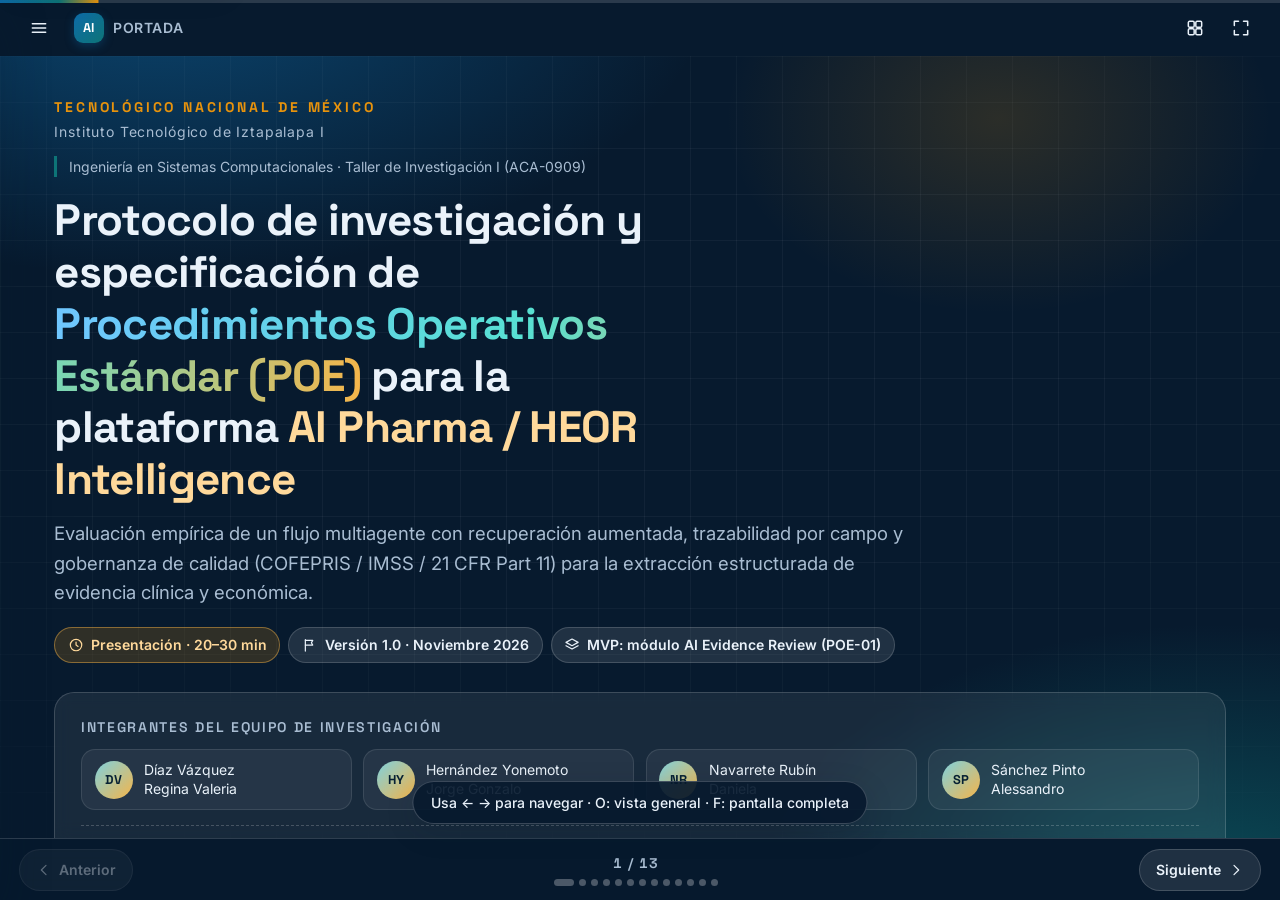
==== index.html @ 8a4456a5 "Presentación interactiva POE" ====
<!DOCTYPE html>
<html lang="es">
<head>
  <meta charset="UTF-8">
  <meta name="viewport" content="width=device-width, initial-scale=1.0, viewport-fit=cover">
  <meta name="theme-color" content="#071a2e">
  <meta name="description" content="Presentación interactiva del Protocolo de Investigación y POE para la plataforma AI Pharma / HEOR Intelligence — Taller de Investigación I, TecNM · Instituto Tecnológico de Iztapalapa I.">
  <meta property="og:title" content="Protocolo de Investigación y POE · AI Pharma / HEOR Intelligence">
  <meta property="og:description" content="Evaluación empírica de un flujo multiagente con recuperación aumentada, trazabilidad por campo y gobernanza de calidad (COFEPRIS / IMSS / 21 CFR Part 11).">
  <meta property="og:type" content="website">
  <title>Protocolo de Investigación POE · AI Pharma / HEOR Intelligence — Presentación</title>
  <link rel="icon" type="image/svg+xml" href="assets/favicon.svg">
  <link rel="preconnect" href="https://fonts.googleapis.com">
  <link rel="preconnect" href="https://fonts.gstatic.com" crossorigin>
  <link href="https://fonts.googleapis.com/css2?family=Inter:wght@400;500;600;700&family=Space+Grotesk:wght@500;600;700&display=swap" rel="stylesheet">
  <link rel="stylesheet" href="css/styles.css">
</head>
<body>
  <a class="skip-link" href="#slides">Saltar a las diapositivas</a>

  <!-- ===== Sprite de iconos (SVG inline, sin dependencias) ===== -->
  <svg class="sprite" aria-hidden="true" focusable="false">
    <defs>
      <symbol id="i-menu" viewBox="0 0 24 24"><path d="M4 7h16M4 12h16M4 17h16"/></symbol>
      <symbol id="i-grid" viewBox="0 0 24 24"><rect x="4" y="4" width="7" height="7" rx="1.5"/><rect x="13" y="4" width="7" height="7" rx="1.5"/><rect x="4" y="13" width="7" height="7" rx="1.5"/><rect x="13" y="13" width="7" height="7" rx="1.5"/></symbol>
      <symbol id="i-expand" viewBox="0 0 24 24"><path d="M9 4H4v5M15 4h5v5M9 20H4v-5M15 20h5v-5"/></symbol>
      <symbol id="i-compress" viewBox="0 0 24 24"><path d="M4 9h5V4M20 9h-5V4M4 15h5v5M20 15h-5v5"/></symbol>
      <symbol id="i-chev-l" viewBox="0 0 24 24"><path d="M15 5l-7 7 7 7"/></symbol>
      <symbol id="i-chev-r" viewBox="0 0 24 24"><path d="M9 5l7 7-7 7"/></symbol>
      <symbol id="i-alert" viewBox="0 0 24 24"><path d="M12 4L2.8 20h18.4L12 4z"/><path d="M12 10v4.5M12 17.6v.1"/></symbol>
      <symbol id="i-layers" viewBox="0 0 24 24"><path d="M12 3l9 5-9 5-9-5 9-5z"/><path d="M3 13l9 5 9-5"/></symbol>
      <symbol id="i-bulb" viewBox="0 0 24 24"><path d="M9 18h6M10 21h4"/><path d="M12 3a6 6 0 0 0-3.5 10.8c.6.5 1 1.2 1 2h5c0-.8.4-1.5 1-2A6 6 0 0 0 12 3z"/></symbol>
      <symbol id="i-target" viewBox="0 0 24 24"><circle cx="12" cy="12" r="8.5"/><circle cx="12" cy="12" r="4.8"/><circle cx="12" cy="12" r="1.4"/></symbol>
      <symbol id="i-flask" viewBox="0 0 24 24"><path d="M9.5 3h5M10.5 3v6L5.2 18.4A2 2 0 0 0 6.9 21.4h10.2a2 2 0 0 0 1.7-3L13.5 9V3"/><path d="M7.6 15h8.8"/></symbol>
      <symbol id="i-library" viewBox="0 0 24 24"><path d="M5 20V10M10 20V4M15 20v-8M20 20V7"/><path d="M3 20h18"/></symbol>
      <symbol id="i-check" viewBox="0 0 24 24"><path d="M4.5 12.5l5 5L19.5 7"/></symbol>
      <symbol id="i-clock" viewBox="0 0 24 24"><circle cx="12" cy="12" r="8.5"/><path d="M12 7.5V12l3 2"/></symbol>
      <symbol id="i-users" viewBox="0 0 24 24"><circle cx="9" cy="8.5" r="3.5"/><path d="M2.8 20c.6-3.3 3.1-5.2 6.2-5.2s5.6 1.9 6.2 5.2"/><path d="M16 5.3a3.5 3.5 0 0 1 0 6.6M17.4 14.9c2 .7 3.4 2.4 3.8 5.1"/></symbol>
      <symbol id="i-cpu" viewBox="0 0 24 24"><rect x="6" y="6" width="12" height="12" rx="2"/><rect x="10" y="10" width="4" height="4"/><path d="M9 3v3M15 3v3M9 18v3M15 18v3M3 9h3M3 15h3M18 9h3M18 15h3"/></symbol>
      <symbol id="i-shield" viewBox="0 0 24 24"><path d="M12 3l7 2.8v5.4c0 4.4-2.9 7.9-7 9.8-4.1-1.9-7-5.4-7-9.8V5.8L12 3z"/><path d="M8.8 12l2.2 2.2 4.2-4.4"/></symbol>
      <symbol id="i-db" viewBox="0 0 24 24"><ellipse cx="12" cy="6" rx="7.5" ry="3"/><path d="M4.5 6v12c0 1.7 3.4 3 7.5 3s7.5-1.3 7.5-3V6"/><path d="M4.5 12c0 1.7 3.4 3 7.5 3s7.5-1.3 7.5-3"/></symbol>
      <symbol id="i-spark" viewBox="0 0 24 24"><path d="M12 3l1.9 5.1L19 10l-5.1 1.9L12 17l-1.9-5.1L5 10l5.1-1.9L12 3z"/><path d="M19 16l.9 2.1L22 19l-2.1.9L19 22l-.9-2.1L16 19l2.1-.9L19 16z"/></symbol>
      <symbol id="i-link" viewBox="0 0 24 24"><path d="M10.5 13.5a4 4 0 0 0 5.7 0l2.6-2.6a4 4 0 0 0-5.7-5.7l-1.3 1.3"/><path d="M13.5 10.5a4 4 0 0 0-5.7 0l-2.6 2.6a4 4 0 1 0 5.7 5.7l1.3-1.3"/></symbol>
      <symbol id="i-flag" viewBox="0 0 24 24"><path d="M5 21V4"/><path d="M5 5h11l-2 3.5L16 12H5"/></symbol>
      <symbol id="i-quote" viewBox="0 0 24 24"><path d="M9 6.5C6.5 8 5.5 10 5.5 12.5c0 2 1.2 3.3 3 3.3s3-1.2 3-2.9c0-1.6-1-2.7-2.6-2.9.1-1.6 1-3 2.6-4.1L9 6.5zM18.5 6.5c-2.5 1.5-3.5 3.5-3.5 6 0 2 1.2 3.3 3 3.3s3-1.2 3-2.9c0-1.6-1-2.7-2.6-2.9.1-1.6 1-3 2.6-4.1l-2.5-1.4z"/></symbol>
      <symbol id="i-flow" viewBox="0 0 24 24"><rect x="3" y="4" width="7" height="6" rx="1.5"/><rect x="14" y="14" width="7" height="6" rx="1.5"/><path d="M6.5 10v4a3 3 0 0 0 3 3H14"/></symbol>
      <symbol id="i-x" viewBox="0 0 24 24"><path d="M6 6l12 12M18 6L6 18"/></symbol>
    </defs>
  </svg>

  <div class="deck" id="deck" data-theme="dark">
    <!-- ===== Barra de progreso ===== -->
    <div class="progress" aria-hidden="true"><div class="progress__bar" id="progress-bar"></div></div>

    <!-- ===== Barra superior ===== -->
    <header class="topbar">
      <button class="icon-btn" id="btn-menu" type="button" aria-label="Abrir índice de la presentación" aria-expanded="false" aria-controls="menu">
        <svg class="icon" aria-hidden="true"><use href="#i-menu"/></svg>
      </button>

      <div class="topbar__brand">
        <span class="brand-mark" aria-hidden="true">AI</span>
        <span class="topbar__section" id="section-label" aria-live="polite">Portada</span>
      </div>

      <div class="topbar__actions">
        <button class="icon-btn" id="btn-overview" type="button" aria-label="Vista general de diapositivas (tecla O)" aria-expanded="false" aria-controls="overview">
          <svg class="icon" aria-hidden="true"><use href="#i-grid"/></svg>
        </button>
        <button class="icon-btn" id="btn-fullscreen" type="button" aria-label="Activar pantalla completa (tecla F)">
          <svg class="icon icon--expand" aria-hidden="true"><use href="#i-expand"/></svg>
          <svg class="icon icon--compress" aria-hidden="true"><use href="#i-compress"/></svg>
        </button>
      </div>
    </header>

    <!-- ===== Contenedor de diapositivas ===== -->
    <main class="slides" id="slides" tabindex="-1">

      <!-- ============ 1 · PORTADA ============ -->
      <section class="slide slide--cover" data-section="Portada" data-title="Portada" data-theme="dark" aria-label="Diapositiva 1: Portada">
        <div class="cover-glow" aria-hidden="true"></div>
        <div class="slide__inner cover">
          <div class="cover__main stagger">
            <p class="cover__inst">
              <span class="cover__inst-main">Tecnológico Nacional de México</span>
              <span class="cover__inst-sub">Instituto Tecnológico de Iztapalapa I</span>
            </p>
            <p class="cover__course">Ingeniería en Sistemas Computacionales · Taller de Investigación I (ACA-0909)</p>
            <h1 class="cover__title">
              Protocolo de investigación y especificación de
              <span class="grad">Procedimientos Operativos Estándar (POE)</span>
              para la plataforma <em>AI Pharma / HEOR Intelligence</em>
            </h1>
            <p class="cover__subtitle">
              Evaluación empírica de un flujo multiagente con recuperación aumentada, trazabilidad por campo y
              gobernanza de calidad (COFEPRIS / IMSS / 21 CFR Part 11) para la extracción estructurada de
              evidencia clínica y económica.
            </p>
            <div class="cover__badges">
              <span class="pill pill--accent"><svg class="icon" aria-hidden="true"><use href="#i-clock"/></svg> Presentación · 20–30 min</span>
              <span class="pill"><svg class="icon" aria-hidden="true"><use href="#i-flag"/></svg> Versión 1.0 · Noviembre 2026</span>
              <span class="pill"><svg class="icon" aria-hidden="true"><use href="#i-layers"/></svg> MVP: módulo AI Evidence Review (POE-01)</span>
            </div>
          </div>

          <div class="cover__team stagger">
            <h2 class="cover__team-title">Integrantes del equipo de investigación</h2>
            <ul class="team-list">
              <li class="team-card"><span class="team-card__initials" aria-hidden="true">DV</span><span class="team-card__name">Díaz Vázquez<br>Regina Valeria</span></li>
              <li class="team-card"><span class="team-card__initials" aria-hidden="true">HY</span><span class="team-card__name">Hernández Yonemoto<br>Jorge Gonzalo</span></li>
              <li class="team-card"><span class="team-card__initials" aria-hidden="true">NR</span><span class="team-card__name">Navarrete Rubín<br>Daniela</span></li>
              <li class="team-card"><span class="team-card__initials" aria-hidden="true">SP</span><span class="team-card__name">Sánchez Pinto<br>Alessandro</span></li>
            </ul>
            <p class="cover__advisor">
              <svg class="icon" aria-hidden="true"><use href="#i-users"/></svg>
              Docente / asesor principal: <strong>Herrera Zúñiga Leonardo David</strong>
            </p>
          </div>
        </div>
      </section>

      <!-- ============ 2 · PLANTEAMIENTO DEL PROBLEMA ============ -->
      <section class="slide" data-section="Planteamiento del problema" data-title="Planteamiento del problema" data-theme="light" aria-label="Diapositiva 2: Planteamiento del problema">
        <div class="slide__inner">
          <header class="slide__head stagger">
            <p class="kicker">01 · Planteamiento del problema</p>
            <h2 class="slide__title">Extraer evidencia hoy es lento, caro… y peligroso si la IA no se controla</h2>
            <p class="slide__lead">
              En IMSS, COFEPRIS, Big Pharma y CROs, las decisiones dependen de matrices de evidencia estructurada.
              Extraerlas manualmente consume cientos de horas de especialistas y cualquier error inicial se propaga
              a los análisis económicos (HEOR) y regulatorios posteriores.
            </p>
          </header>

          <div class="grid grid--3 stagger">
            <article class="card card--danger">
              <span class="card__icon" aria-hidden="true"><svg class="icon"><use href="#i-alert"/></svg></span>
              <h3 class="card__title">Error humano y alto costo</h3>
              <p class="card__text">La revisión por una sola persona produce omisiones y errores de transcripción: el estándar exige <strong>doble extracción independiente</strong>, que es lenta y costosa.</p>
              <p class="card__ref">Buscemi et al. (2006); Higgins et al. (2023)</p>
            </article>

            <article class="card card--warn">
              <span class="card__icon" aria-hidden="true"><svg class="icon"><use href="#i-spark"/></svg></span>
              <h3 class="card__title">Alucinación en LLM</h3>
              <p class="card__text">Automatizar la lectura con IA convencional sin verificación introduce el riesgo de <strong>cifras plausibles pero falsas</strong>, mezclar grupos de pacientes o inventar resultados.</p>
              <p class="card__ref">Ji et al. (2023); Khraisha et al. (2024)</p>
            </article>

            <article class="card card--info">
              <span class="card__icon" aria-hidden="true"><svg class="icon"><use href="#i-shield"/></svg></span>
              <h3 class="card__title">Auditoría regulatoria</h3>
              <p class="card__text">COFEPRIS, IMSS y <strong>21 CFR Part 11</strong> exigen que cada dato pueda rastrearse hasta su origen exacto: ninguna “caja negra” es aceptable.</p>
              <p class="card__ref">Especificación (§9.2); normativas sanitarias</p>
            </article>
          </div>

          <div class="callout callout--gap stagger">
            <span class="callout__tag">Brecha de conocimiento</span>
            <p>Se desconoce —de forma <strong>medible y reproducible</strong>— qué tan exacta es la extracción automatizada de PICO, endpoints y diseño por un flujo multiagente con POE, qué proporción de campos conserva una <strong>referencia válida</strong> y qué porcentaje de errores detecta un <strong>agente validador independiente</strong>.</p>
          </div>

          <div class="questions stagger">
            <p class="questions__general">
              <svg class="icon" aria-hidden="true"><use href="#i-quote"/></svg>
              <span><strong>Pregunta general:</strong> ¿En qué medida un flujo multiagente guiado por POE-01 (RAG + trazabilidad por campo + validación independiente) extrae PICO, endpoints y diseño con exactitud y verificabilidad adecuadas, frente a una referencia humana doble y a una línea base sin controles?</span>
            </p>
            <ul class="questions__list">
              <li><span class="tag">PE1</span> Exactitud (F1) por campo y por artículo frente a la línea base</li>
              <li><span class="tag">PE2</span> % de campos críticos con referencia válida que respalda el dato</li>
              <li><span class="tag">PE3</span> % de errores inyectados que detecta el validador ER-10</li>
            </ul>
          </div>
        </div>
      </section>

      <!-- ============ 3 · TIPO DE INVESTIGACIÓN ============ -->
      <section class="slide" data-section="Tipo de investigación" data-title="Tipo de investigación" data-theme="light" aria-label="Diapositiva 3: Tipo de investigación">
        <div class="slide__inner">
          <header class="slide__head stagger">
            <p class="kicker">02 · Tipo de investigación</p>
            <h2 class="slide__title">Aplicada, cuantitativa y experimental… con marco de Ciencia del Diseño</h2>
            <p class="slide__lead">Clasificación metodológica del estudio bajo cinco criterios explícitos.</p>
          </header>

          <div class="grid grid--5 stagger">
            <article class="type-card">
              <span class="type-card__label">Por su finalidad</span>
              <span class="type-card__icon" aria-hidden="true"><svg class="icon"><use href="#i-bulb"/></svg></span>
              <h3 class="type-card__title">Investigación aplicada</h3>
              <p class="type-card__text">Resuelve un problema operativo concreto de extracción y auditoría documental mediante desarrollo y evaluación de software.</p>
            </article>

            <article class="type-card">
              <span class="type-card__label">Por su enfoque</span>
              <span class="type-card__icon" aria-hidden="true"><svg class="icon"><use href="#i-cpu"/></svg></span>
              <h3 class="type-card__title">Cuantitativo <span class="soft">+ cualitativo</span></h3>
              <p class="type-card__text">Precisión, exhaustividad, F1, cobertura de citas y detección de errores; complementado con análisis cualitativo de fallas naturales.</p>
            </article>

            <article class="type-card">
              <span class="type-card__label">Por su alcance</span>
              <span class="type-card__icon" aria-hidden="true"><svg class="icon"><use href="#i-flow"/></svg></span>
              <h3 class="type-card__title">Explicativo–comparativo y diagnóstico</h3>
              <p class="type-card__text">Compara el efecto de RAG + validación cruzada (C1) frente a una línea base simple (C0) y diagnostica dónde falla el sistema.</p>
            </article>

            <article class="type-card">
              <span class="type-card__label">Por su diseño</span>
              <span class="type-card__icon" aria-hidden="true"><svg class="icon"><use href="#i-layers"/></svg></span>
              <h3 class="type-card__title">Experimento controlado intra-sujeto</h3>
              <p class="type-card__text">Medidas emparejadas: ambas configuraciones procesan <strong>los mismos 30 artículos</strong>, eliminando diferencias por dificultad del texto.</p>
            </article>

            <article class="type-card type-card--accent">
              <span class="type-card__label">Marco metodológico</span>
              <span class="type-card__icon" aria-hidden="true"><svg class="icon"><use href="#i-target"/></svg></span>
              <h3 class="type-card__title">Ciencia del Diseño <span class="soft">(Design Science)</span></h3>
              <p class="type-card__text">Construcción rigurosa del artefacto y su evaluación experimental como vehículo de conocimiento.</p>
              <p class="card__ref">Hevner et al. (2004); Peffers et al. (2007)</p>
            </article>
          </div>

          <div class="note-bar stagger">
            <svg class="icon" aria-hidden="true"><use href="#i-check"/></svg>
            <p><strong>Contraste experimental:</strong> <span class="mono">C0</span> = consulta directa al LLM sin RAG, cita ni validador · <span class="mono">C1</span> = flujo propuesto con RAG, ER-09 y ER-10 activos. Mediciones numéricas emparejadas y verificables.</p>
          </div>
        </div>
      </section>

      <!-- ============ 4 · INTRODUCCIÓN ============ -->
      <section class="slide" data-section="Introducción / Antecedentes" data-title="Introducción · Contexto y propósito" data-theme="light" aria-label="Diapositiva 4: Introducción">
        <div class="slide__inner">
          <header class="slide__head stagger">
            <p class="kicker">03 · Introducción</p>
            <h2 class="slide__title">¿Qué propone este protocolo?</h2>
          </header>

          <div class="grid grid--2 stagger">
            <div class="panel">
              <h3 class="panel__title"><svg class="icon" aria-hidden="true"><use href="#i-flask"/></svg> Propósito</h3>
              <ul class="checklist">
                <li>Diseñar, implementar experimentalmente y evaluar un <strong>flujo multiagente gobernado por POE</strong> dentro de AI Pharma / HEOR Intelligence.</li>
                <li>Extraer de forma ordenada los elementos clínicos <strong>PICO</strong>, los <strong>endpoints</strong> y el <strong>diseño metodológico</strong> de cada estudio.</li>
                <li>Construir una <strong>matriz comparativa de evidencia</strong> y verificar la coherencia con un agente validador independiente.</li>
                <li>Conservar una referencia navegable y verificable (<strong>EvidenceReference</strong>) para cada dato crítico.</li>
              </ul>
              <p class="note"><strong>Alcance:</strong> el Producto Mínimo Viable (MVP) del módulo <span class="mono">AI Evidence Review (POE-01)</span>.</p>
            </div>

            <div class="panel">
              <h3 class="panel__title"><svg class="icon" aria-hidden="true"><use href="#i-link"/></svg> Relación con la Especificación y la Matriz de POE</h3>
              <p class="panel__text">Se adoptan los contratos de comunicación, servicios compartidos, criterios de aceptación y alcance del MVP de la <em>Especificación funcional y arquitectura de agentes v0.1</em> (EPAH, 2026), integrando la ingeniería de software con la gobernanza operativa del diagrama de dominio del docente.</p>
              <div class="chips">
                <span class="chip">Ingesta documental estandarizada</span>
                <span class="chip">Flujo BS → IE → FE → BD<sub>est</sub></span>
                <span class="chip">Integración económica (BD Cost / MAV)</span>
                <span class="chip">Núcleo de calidad COFEPRIS / IMSS</span>
                <span class="chip">Human-in-the-Loop auditado</span>
              </div>
            </div>
          </div>

          <div class="stagger">
            <h3 class="flow-title">Cadena de valor regulada que conecta el sistema</h3>
            <ol class="flow" aria-label="Cadena de valor de la plataforma">
              <li class="flow__node flow__node--src">
                <span class="flow__code">Fuentes primarias</span>
                <span class="flow__desc">Big Pharma · Secretaría de Salud · indicadores ODS 100</span>
              </li>
              <li class="flow__node flow__node--active">
                <span class="flow__code">BS → IE → FE → BD<sub>est</sub></span>
                <span class="flow__desc">Búsqueda sistemática · inclusión/exclusión · texto completo · base de estudios</span>
                <span class="flow__badge">Módulo POE-01</span>
              </li>
              <li class="flow__node">
                <span class="flow__code">BD Cost / MAV</span>
                <span class="flow__desc">Micro/macro-costeo y modelos de costo-efectividad</span>
                <span class="flow__badge">Módulo POE-02</span>
              </li>
              <li class="flow__node flow__node--gov">
                <span class="flow__code">Calidad y cumplimiento</span>
                <span class="flow__desc">Auditoría, control de versiones y supervisión humana</span>
                <span class="flow__badge">COFEPRIS · IMSS · 21 CFR 11</span>
              </li>
            </ol>
          </div>
        </div>
      </section>

      <!-- ============ 5 · ANTECEDENTES I ============ -->
      <section class="slide" data-section="Introducción / Antecedentes" data-title="Antecedentes · Evidencia y extracción" data-theme="light" aria-label="Diapositiva 5: Antecedentes I">
        <div class="slide__inner">
          <header class="slide__head stagger">
            <p class="kicker">04 · Antecedentes (1/2)</p>
            <h2 class="slide__title">La extracción de evidencia en salud: estándares que exigen rigor… y doble trabajo</h2>
            <p class="slide__lead">Las decisiones sobre aprobación de medicamentos, guías clínicas y evaluación de tecnologías (HEOR) dependen de revisiones sistemáticas rigurosas.</p>
          </header>

          <ol class="timeline stagger">
            <li class="tl-item">
              <span class="tl-item__year">1995</span>
              <h3 class="tl-item__title">Esquema PICO</h3>
              <p class="tl-item__text">Richardson et al. proponen estructurar la información clínica en <strong>Población, Intervención, Comparador y Desenlaces</strong>: la estructura universal de extracción que este protocolo adopta.</p>
            </li>
            <li class="tl-item">
              <span class="tl-item__year">2006</span>
              <h3 class="tl-item__title">La doble extracción es el estándar</h3>
              <p class="tl-item__text">Buscemi et al. demuestran empíricamente que extraer con <strong>una sola persona produce significativamente más errores</strong>: es el estándar de oro… y también el más costoso.</p>
            </li>
            <li class="tl-item">
              <span class="tl-item__year">2021</span>
              <h3 class="tl-item__title">PRISMA 2020</h3>
              <p class="tl-item__text">Page et al. definen los elementos mínimos de reporte de toda revisión sistemática: <strong>transparencia total</strong> en selección y recolección de datos clínicos.</p>
            </li>
            <li class="tl-item">
              <span class="tl-item__year">2023</span>
              <h3 class="tl-item__title">Manual Cochrane</h3>
              <p class="tl-item__text">Higgins et al. recomiendan que <strong>al menos dos personas</strong> participen de forma independiente en la selección y extracción para minimizar equivocaciones.</p>
            </li>
          </ol>

          <div class="callout callout--insight stagger">
            <span class="callout__tag">Implicación para el proyecto</span>
            <p>El rigor exige redundancia humana → <strong>tiempo y especialistas caros</strong>. Esa tensión (calidad vs. costo) es exactamente el hueco que busca automatizar un flujo gobernado por POE, <em>sin sacrificar verificabilidad</em>.</p>
          </div>
        </div>
      </section>

      <!-- ============ 6 · ANTECEDENTES II ============ -->
      <section class="slide" data-section="Introducción / Antecedentes" data-title="Antecedentes · Automatización y referente técnico" data-theme="light" aria-label="Diapositiva 6: Antecedentes II">
        <div class="slide__inner">
          <header class="slide__head stagger">
            <p class="kicker">04 · Antecedentes (2/2)</p>
            <h2 class="slide__title">IA para síntesis de literatura: avances prometedores… con riesgos abiertos</h2>
          </header>

          <div class="grid grid--3 stagger">
            <article class="card">
              <span class="card__icon" aria-hidden="true"><svg class="icon"><use href="#i-cpu"/></svg></span>
              <h3 class="card__title">Automatización de revisiones</h3>
              <p class="card__text">Marshall y Wallace (2019) sintetizan el uso de aprendizaje automático para automatizar etapas de revisiones sistemáticas.</p>
            </article>
            <article class="card">
              <span class="card__icon" aria-hidden="true"><svg class="icon"><use href="#i-db"/></svg></span>
              <h3 class="card__title">Corpus EBM-NLP</h3>
              <p class="card__text">Nye et al. (2018) crean un conjunto de resúmenes anotados con pacientes, intervenciones y desenlaces para entrenar modelos de extracción.</p>
            </article>
            <article class="card">
              <span class="card__icon" aria-hidden="true"><svg class="icon"><use href="#i-spark"/></svg></span>
              <h3 class="card__title">GPT-4 en cribado y extracción</h3>
              <p class="card__text">Khraisha et al. (2024): los LLM aportan valor, pero <strong>presentan riesgos que impiden sustituir la supervisión humana</strong>.</p>
            </article>
            <article class="card card--ok">
              <span class="card__icon" aria-hidden="true"><svg class="icon"><use href="#i-link"/></svg></span>
              <h3 class="card__title">RAG: generar anclado en la evidencia</h3>
              <p class="card__text">Lewis et al. (2020) y Gao et al. (2023): buscar los párrafos reales <em>antes</em> de redactar, técnica base del Knowledge Core.</p>
            </article>
            <article class="card card--danger">
              <span class="card__icon" aria-hidden="true"><svg class="icon"><use href="#i-alert"/></svg></span>
              <h3 class="card__title">Alucinación documentada</h3>
              <p class="card__text">Ji et al. (2023): la IA fabrica datos inexistentes — un riesgo <strong>inaceptable en entornos clínicos o regulatorios</strong>.</p>
            </article>
            <article class="card card--info">
              <span class="card__icon" aria-hidden="true"><svg class="icon"><use href="#i-layers"/></svg></span>
              <h3 class="card__title">Referente técnico: EPAH (2026)</h3>
              <p class="card__text"><strong>6 módulos y 44 agentes</strong> con cinco principios: RAG primero, trazabilidad obligatoria, revisión humana, modularidad y evolución incremental.</p>
              <p class="card__ref">Se inicia con el módulo AI Evidence Review (POE-01)</p>
            </article>
          </div>

          <div class="synthesis stagger">
            <div class="synthesis__col synthesis__col--ok">
              <h3><svg class="icon" aria-hidden="true"><use href="#i-check"/></svg> Lo que se sabe</h3>
              <ul>
                <li>La doble revisión humana reduce drásticamente los errores de extracción.</li>
                <li>Los LLM apoyan la estructuración de literatura científica.</li>
                <li>La técnica RAG ancla las respuestas en fragmentos reales.</li>
              </ul>
            </div>
            <div class="synthesis__col synthesis__col--gap">
              <h3><svg class="icon" aria-hidden="true"><use href="#i-flag"/></svg> Lo que falta</h3>
              <ul>
                <li>Evidencia empírica y reproducible de un flujo multiagente gobernado por <strong>POE</strong> con referencia verificable por campo, validador independiente y revisión humana auditada.</li>
              </ul>
            </div>
          </div>
        </div>
      </section>

      <!-- ============ 7 · JUSTIFICACIÓN ============ -->
      <section class="slide" data-section="Justificación" data-title="Justificación, impactos y viabilidad" data-theme="light" aria-label="Diapositiva 7: Justificación">
        <div class="slide__inner">
          <header class="slide__head stagger">
            <p class="kicker">05 · Justificación</p>
            <h2 class="slide__title">¿Por qué vale la pena este estudio?</h2>
            <p class="slide__lead">Evaluar empíricamente el MVP antes de escalarlo a los demás módulos económicos y regulatorios cumple el criterio de <strong>evolución incremental</strong> de la Especificación.</p>
          </header>

          <div class="grid grid--4 stagger">
            <article class="apport">
              <span class="apport__icon" aria-hidden="true"><svg class="icon"><use href="#i-spark"/></svg></span>
              <h3 class="apport__title">Aporte científico</h3>
              <p class="apport__text">Evidencia experimental y reproducible del rendimiento real de un sistema multiagente con trazabilidad obligatoria en literatura biomédica.</p>
            </article>
            <article class="apport">
              <span class="apport__icon" aria-hidden="true"><svg class="icon"><use href="#i-flask"/></svg></span>
              <h3 class="apport__title">Aporte metodológico</h3>
              <p class="apport__text">Protocolo replicable: doble anotación humana, comparación contra línea base, repeticiones controladas e inyección de errores sintéticos.</p>
            </article>
            <article class="apport">
              <span class="apport__icon" aria-hidden="true"><svg class="icon"><use href="#i-cpu"/></svg></span>
              <h3 class="apport__title">Aporte tecnológico</h3>
              <p class="apport__text">Arquitectura modular con contratos tipificados, orquestación de estados y registro de auditoría reutilizable en sistemas críticos.</p>
            </article>
            <article class="apport">
              <span class="apport__icon" aria-hidden="true"><svg class="icon"><use href="#i-check"/></svg></span>
              <h3 class="apport__title">Aporte práctico</h3>
              <p class="apport__text">Criterios objetivos: qué resultados automatizados pueden aprobarse rápido y cuáles exigen obligatoriamente revisión de un especialista.</p>
            </article>
          </div>

          <div class="split stagger">
            <div class="split__col">
              <h3 class="mini-title">Impactos</h3>
              <ul class="impact-list">
                <li><span class="impact-dot impact-dot--social"></span><strong>Social:</strong> decisiones oportunas en salud pública, evitando el sesgo de automatización con revisión humana obligatoria.</li>
                <li><span class="impact-dot impact-dot--tech"></span><strong>Tecnológico:</strong> arquitectura Python reutilizable; LLMGateway abstrae a proveedores externos.</li>
                <li><span class="impact-dot impact-dot--ethics"></span><strong>Ético:</strong> IA transparente y trazable; solo artículos de acceso abierto y sin datos de pacientes.</li>
                <li><span class="impact-dot impact-dot--eco"></span><strong>Económico:</strong> menos horas de trabajo manual repetitivo; presupuesto tope y caché de embeddings.</li>
                <li><span class="impact-dot impact-dot--env"></span><strong>Ambiental:</strong> fragmentos acotados (RAG) en lugar de documentos completos; 180 corridas exactas.</li>
              </ul>
            </div>
            <div class="split__col">
              <h3 class="mini-title">Viabilidad</h3>
              <div class="viable">
                <span class="viable__item"><svg class="icon" aria-hidden="true"><use href="#i-clock"/></svg><strong>16 semanas</strong> con hitos M1–M7</span>
                <span class="viable__item"><svg class="icon" aria-hidden="true"><use href="#i-db"/></svg><strong>35 PDF</strong> de acceso abierto</span>
                <span class="viable__item"><svg class="icon" aria-hidden="true"><use href="#i-users"/></svg><strong>4 estudiantes</strong> + docente</span>
                <span class="viable__item"><svg class="icon" aria-hidden="true"><use href="#i-cpu"/></svg>Stack <strong>open source</strong> ($0 MXN)</span>
                <span class="viable__item"><svg class="icon" aria-hidden="true"><use href="#i-shield"/></svg><strong>Sin GPU</strong>: consumo vía API</span>
                <span class="viable__item"><svg class="icon" aria-hidden="true"><use href="#i-check"/></svg>Presupuesto <strong>acordado</strong> con el asesor</span>
              </div>
            </div>
          </div>
        </div>
      </section>

      <!-- ============ 8 · OBJETIVOS ============ -->
      <section class="slide" data-section="Objetivos" data-title="Objetivos de la investigación" data-theme="light" aria-label="Diapositiva 8: Objetivos">
        <div class="slide__inner">
          <header class="slide__head stagger">
            <p class="kicker">06 · Objetivos</p>
            <h2 class="slide__title">¿Qué queremos lograr?</h2>
          </header>

          <div class="obj-general stagger">
            <span class="obj-general__tag">Objetivo general</span>
            <p>Evaluar el desempeño del flujo multiagente del MVP de <strong>AI Evidence Review</strong> (bajo <span class="mono">POE-01</span>) en términos de <strong>exactitud de extracción</strong>, <strong>validez de la trazabilidad</strong> y <strong>capacidad de detección de errores</strong>, frente a una referencia humana doble anotada y a una línea base sin recuperación segmentada ni validación cruzada.</p>
          </div>

          <div class="grid grid--4 stagger">
            <article class="obj-card">
              <header class="obj-card__head"><span class="obj-card__id">OE1</span><span class="pill pill--mini">Instrumental</span></header>
              <h3 class="obj-card__title">Construir el patrón de referencia</h3>
              <p class="obj-card__text">Golden Set de <strong>30 artículos</strong> con extracción humana doble independiente de PICO, endpoints y diseño, adjudicada por consenso experto y con su nivel de concordancia (Kappa).</p>
            </article>
            <article class="obj-card">
              <header class="obj-card__head"><span class="obj-card__id">OE2</span><span class="pill pill--mini">Instrumental</span></header>
              <h3 class="obj-card__title">Congelar la configuración</h3>
              <p class="obj-card__text">Determinar lector de PDF, estrategia de fragmentación, motor de búsqueda, modelo de lenguaje y versiones de instrucciones mediante la prueba piloto de calibración (Piloto B).</p>
            </article>
            <article class="obj-card">
              <header class="obj-card__head"><span class="obj-card__id">OE3</span><span class="pill pill--mini pill--accent">Analítico</span></header>
              <h3 class="obj-card__title">Comparar C1 vs C0</h3>
              <p class="obj-card__text">Comparar estadísticamente la exactitud por campo y por artículo, y estimar la <strong>cobertura y soporte real</strong> de las referencias de trazabilidad.</p>
            </article>
            <article class="obj-card">
              <header class="obj-card__head"><span class="obj-card__id">OE4</span><span class="pill pill--mini pill--accent">Analítico</span></header>
              <h3 class="obj-card__title">Medir al validador</h3>
              <p class="obj-card__text">Estimar la sensibilidad de ER-10 ante errores deliberados y caracterizar los errores naturales persistentes para definir reglas claras de <strong>Human-in-the-Loop</strong>.</p>
            </article>
          </div>
        </div>
      </section>

      <!-- ============ 9 · HIPÓTESIS Y SUPUESTOS ============ -->
      <section class="slide" data-section="Hipótesis / Supuestos" data-title="Hipótesis y supuestos" data-theme="light" aria-label="Diapositiva 9: Hipótesis y supuestos">
        <div class="slide__inner">
          <header class="slide__head stagger">
            <p class="kicker">07 · Hipótesis / Supuestos</p>
            <h2 class="slide__title">Tres hipótesis contrastables… y tres supuestos operativos</h2>
            <p class="slide__lead">Enfoque cuantitativo experimental: se comparan dos configuraciones (C0 y C1) sobre los mismos 30 artículos → mediciones emparejadas verificables.</p>
          </header>

          <div class="grid grid--3 stagger">
            <article class="hyp hyp--h1">
              <header class="hyp__head"><span class="hyp__id">H1</span><span class="hyp__name">Exactitud de extracción</span></header>
              <p class="hyp__text">La exactitud promedio (calificación <strong>F1</strong>) del flujo propuesto con recuperación y validación <strong>(C1) será significativamente mayor</strong> que la de la línea base sin controles (C0).</p>
              <p class="hyp__null"><span>H₀</span> La mediana de las diferencias (C1 − C0) es ≤ 0: no existe mejora.</p>
              <p class="hyp__test">Wilcoxon con signo · p &lt; 0.05</p>
            </article>

            <article class="hyp hyp--h2">
              <header class="hyp__head"><span class="hyp__id">H2</span><span class="hyp__name">Cobertura de trazabilidad</span></header>
              <p class="hyp__text">En C1, el <strong>100 % de los campos críticos no vacíos</strong> contendrán una <strong>EvidenceReference válida</strong> hacia su documento y fragmento original (medido antes del filtro ER-09).</p>
              <p class="hyp__null"><span>H₀</span> Al menos un campo carece de referencia válida (un solo incumplimiento basta para rechazarla).</p>
              <p class="hyp__test">Criterio estricto · 90 matrices verificadas</p>
            </article>

            <article class="hyp hyp--h3">
              <header class="hyp__head"><span class="hyp__id">H3</span><span class="hyp__name">Sensibilidad del validador</span></header>
              <p class="hyp__text">El agente validador independiente <strong>ER-10</strong> detectará al menos la proporción umbral <strong>u = 0,80 (80 %)</strong> de los errores introducidos deliberadamente.</p>
              <p class="hyp__null"><span>H₀</span> La sensibilidad de detección es inferior al umbral u establecido.</p>
              <p class="hyp__test">Binomial exacta · u se calibra en el Piloto B</p>
            </article>
          </div>

          <div class="assumptions stagger">
            <h3 class="mini-title">Supuestos operativos</h3>
            <ol class="assumptions__list">
              <li><strong>Registro auditado:</strong> el proveedor de IA permite registrar el identificador exacto del modelo y sus parámetros en cada ejecución.</li>
              <li><strong>Datos disponibles:</strong> existen al menos 35 artículos de acceso abierto con licencias compatibles en el área terapéutica acordada.</li>
              <li><strong>Acceso estable:</strong> el equipo cuenta con acceso estable a la API durante las semanas de experimentación.</li>
            </ol>
            <p class="note note--inline"><svg class="icon" aria-hidden="true"><use href="#i-clock"/></svg> Los umbrales numéricos pendientes de calibración (u, F1 mínimo) se fijan al cierre del <strong>Piloto B</strong> (decisión D5, Semana 10).</p>
          </div>
        </div>
      </section>

      <!-- ============ 10 · METODOLOGÍA I ============ -->
      <section class="slide" data-section="Metodología" data-title="Metodología · Sistema y flujo POE-01" data-theme="light" aria-label="Diapositiva 10: Metodología I">
        <div class="slide__inner">
          <header class="slide__head stagger">
            <p class="kicker">08 · Metodología (1/3)</p>
            <h2 class="slide__title">El sistema evaluado: flujo de 5 pasos del módulo POE-01</h2>
            <p class="slide__lead">Cada corrida registra automáticamente versiones de software, modelo de lenguaje, temperatura y prompts (política de auditoría §18).</p>
          </header>

          <ol class="pipeline stagger">
            <li class="pipeline__step">
              <span class="pipeline__num">1</span>
              <div class="pipeline__body">
                <h3 class="pipeline__title">Ingesta e indexación</h3>
                <p class="pipeline__text"><strong>Knowledge Core:</strong> DocumentService, DocumentParser y ChunkingService leen el PDF, conservan páginas/secciones, lo fragmentan e indexan (PostgreSQL + RetrievalService).</p>
              </div>
            </li>
            <li class="pipeline__step">
              <span class="pipeline__num">2</span>
              <div class="pipeline__body">
                <h3 class="pipeline__title">Extracción especializada en paralelo</h3>
                <p class="pipeline__text"><span class="mono">ER-04</span> extrae PICO · <span class="mono">ER-05</span> extrae endpoints, timepoints y cifras · <span class="mono">ER-06</span> clasifica diseño, cegamiento y tamaño de muestra.</p>
              </div>
            </li>
            <li class="pipeline__step">
              <span class="pipeline__num">3</span>
              <div class="pipeline__body">
                <h3 class="pipeline__title">Consolidación y matriz versionada</h3>
                <p class="pipeline__text"><span class="mono">ER-08</span> reúne las extracciones en una tabla uniforme donde cada celda conserva su valor original y su referencia documental.</p>
              </div>
            </li>
            <li class="pipeline__step">
              <span class="pipeline__num">4</span>
              <div class="pipeline__body">
                <h3 class="pipeline__title">Trazabilidad + validación cruzada</h3>
                <p class="pipeline__text"><span class="mono">ER-09</span> verifica que cada enlace documental exista y se abra; <span class="mono">ER-10</span> re-verifica los campos críticos contra los párrafos originales.</p>
              </div>
            </li>
            <li class="pipeline__step">
              <span class="pipeline__num">5</span>
              <div class="pipeline__body">
                <h3 class="pipeline__title">Revisión humana y exportación</h3>
                <p class="pipeline__text">Borrador para aprobación o corrección auditada (<span class="mono">HumanReviewService</span>) y exportación a CSV/XLSX (<span class="mono">ExportService</span>).</p>
              </div>
            </li>
          </ol>

          <div class="split split--tight stagger">
            <div class="callout callout--eval">
              <span class="callout__tag">Modo de evaluación experimental</span>
              <p>Durante las corridas C0 y C1 la <strong>auto-corrección y re-extracción se mantienen desactivadas</strong> → se mide el error puro y la capacidad real de ER-09/ER-10. <span class="mono">ER-07</span> se sustituye por una regla fija de inclusión y todo se ejecuta por <strong>API</strong> (sin interfaz gráfica).</p>
            </div>
            <div class="stack-box">
              <h3 class="mini-title">Stack técnico</h3>
              <div class="chips">
                <span class="chip chip--mono">Python 3.12+</span>
                <span class="chip chip--mono">LangGraph</span>
                <span class="chip chip--mono">FastAPI</span>
                <span class="chip chip--mono">Pydantic</span>
                <span class="chip chip--mono">PostgreSQL</span>
                <span class="chip chip--mono">pytest</span>
              </div>
            </div>
          </div>
        </div>
      </section>

      <!-- ============ 11 · METODOLOGÍA II ============ -->
      <section class="slide" data-section="Metodología" data-title="Metodología · Muestra e instrumentos" data-theme="light" aria-label="Diapositiva 11: Metodología II">
        <div class="slide__inner">
          <header class="slide__head stagger">
            <p class="kicker">08 · Metodología (2/3)</p>
            <h2 class="slide__title">Universo, muestra e instrumentos de recolección</h2>
          </header>

          <div class="grid grid--2 stagger">
            <div class="panel">
              <h3 class="panel__title"><svg class="icon" aria-hidden="true"><use href="#i-db"/></svg> Muestra: 35 artículos de acceso abierto</h3>
              <div class="sample">
                <div class="sample__bar" role="img" aria-label="30 artículos de evaluación y 5 artículos piloto">
                  <span class="sample__seg sample__seg--eval" style="flex:30">30 evaluación</span>
                  <span class="sample__seg sample__seg--pilot" style="flex:5">5 piloto</span>
                </div>
                <ul class="sample__strata">
                  <li><strong>10</strong> ECA (ensayos aleatorizados)</li>
                  <li><strong>10</strong> estudios de cohorte</li>
                  <li><strong>10</strong> estudios de un solo brazo</li>
                </ul>
                <p class="note note--inline">Muestreo no probabilístico por criterio con estratificación deliberada: <strong>comparación controlada</strong>, no generalización poblacional. Los 5 piloto se excluyen de la evaluación final.</p>
              </div>
              <div class="criteria">
                <div class="criteria__col criteria__col--in">
                  <h4>Inclusión</h4>
                  <ul>
                    <li>PDF nativo con capa de texto digital</li>
                    <li>Licencia abierta (Creative Commons)</li>
                    <li>≥ 1 desenlace clínico primario</li>
                    <li>Idioma inglés</li>
                  </ul>
                </div>
                <div class="criteria__col criteria__col--out">
                  <h4>Exclusión</h4>
                  <ul>
                    <li>Escaneados que requieran OCR</li>
                    <li>Retractados o con erratas</li>
                    <li>Protocolos sin resultados</li>
                    <li>Datos personales de pacientes</li>
                  </ul>
                </div>
              </div>
            </div>

            <div class="panel">
              <h3 class="panel__title"><svg class="icon" aria-hidden="true"><use href="#i-library"/></svg> Instrumentos</h3>
              <ul class="inst-list">
                <li><strong>Codebook v1.0 + anotación doble:</strong> valor de campos críticos, ubicación y <span class="mono">not_found</span> (PE1, OE1).</li>
                <li><strong>Rúbrica de equivalencia a ciegas:</strong> Correcto (1.0) · Parcial (0.5) · Incorrecto (0) · No encontrado (0) (PE1, PE2, OE3).</li>
                <li><strong>Registros automáticos:</strong> ID de corrida, modelo, prompt, tokens, tiempo y fallos en PostgreSQL (OE2, OE3).</li>
                <li><strong>Taxonomía de errores naturales:</strong> clasificación cualitativa de fallas reales (PE3, OE4).</li>
                <li><strong>Fixtures de error:</strong> inyección controlada E1–E4 sobre copias de las matrices (PE3, OE4).</li>
              </ul>

              <div class="pilots">
                <article class="pilot">
                  <header><span class="pilot__tag">Piloto A</span><span class="pilot__when">Semanas 4–5</span></header>
                  <p>Calibración de instrumentos humanos: doble anotación de 5 artículos, cálculo de <strong>Kappa</strong> inicial y ajuste del Codebook.</p>
                </article>
                <article class="pilot">
                  <header><span class="pilot__tag pilot__tag--b">Piloto B</span><span class="pilot__when">Semanas 9–10</span></header>
                  <p>Calibración técnica y financiera: esquemas (CV2), rúbrica a ciegas, umbral <strong>u</strong>, gasto de API y <strong>congelamiento</strong> de la configuración.</p>
                </article>
              </div>
            </div>
          </div>
        </div>
      </section>

      <!-- ============ 12 · METODOLOGÍA III ============ -->
      <section class="slide" data-section="Metodología" data-title="Metodología · Procedimiento y análisis" data-theme="light" aria-label="Diapositiva 12: Metodología III">
        <div class="slide__inner">
          <header class="slide__head stagger">
            <p class="kicker">08 · Metodología (3/3)</p>
            <h2 class="slide__title">Procedimiento, métricas y análisis</h2>
            <p class="slide__lead">Once pasos secuenciales auditables: de la auditoría del entorno (S1) al repositorio etiquetado <span class="mono">v1.0-final</span> (S16).</p>
          </header>

          <div class="stats stagger">
            <div class="stat"><span class="stat__num" data-count="180">180</span><span class="stat__label">corridas evaluativas<br><small>30 PDF × 2 cond. × 3 rep.</small></span></div>
            <div class="stat"><span class="stat__num" data-count="120">120</span><span class="stat__label">errores inyectados<br><small>4 tipos × 30 artículos</small></span></div>
            <div class="stat"><span class="stat__num" data-count="8">8</span><span class="stat__label">criterios CV1–CV8<br><small>verificación técnica del MVP</small></span></div>
            <div class="stat"><span class="stat__num" data-count="7">7</span><span class="stat__label">hitos M1–M7<br><small>cronograma de 16 semanas</small></span></div>
          </div>

          <div class="grid grid--2 stagger">
            <div class="panel">
              <h3 class="panel__title"><svg class="icon" aria-hidden="true"><use href="#i-alert"/></svg> Inyección controlada de errores</h3>
              <div class="err-grid">
                <div class="err"><span class="err__id">E1</span><p><strong>Valor alterado</strong> — cifra numérica o categórica cambiada (muestra, eficacia).</p></div>
                <div class="err"><span class="err__id">E2</span><p><strong>Timepoint / unidad</strong> — “12 semanas” → “24 semanas”, “mg/dL” → “mmol/L”.</p></div>
                <div class="err"><span class="err__id">E3</span><p><strong>Referencia rota</strong> — <span class="mono">chunk_id</span> apunta a un fragmento inexistente.</p></div>
                <div class="err"><span class="err__id">E4</span><p><strong>Referencia que no sustenta</strong> — cita real, pero de otro tema.</p></div>
              </div>
              <p class="note note--inline">Además se ejecuta ER-10 sobre las 30 matrices originales para medir su tasa de <strong>falsos positivos</strong>.</p>
            </div>

            <div class="panel">
              <h3 class="panel__title"><svg class="icon" aria-hidden="true"><use href="#i-target"/></svg> Plan de análisis estadístico</h3>
              <ul class="metrics">
                <li><span class="metrics__k">Concordancia inter-anotador</span><span class="metrics__v">Kappa de Cohen ≥ 0,70 (Landis &amp; Koch)</span></li>
                <li><span class="metrics__k">Exactitud de extracción</span><span class="metrics__v">Wilcoxon emparejado C1 vs C0 · p &lt; 0,05</span></li>
                <li><span class="metrics__k">Cobertura de trazabilidad</span><span class="metrics__v">Conteo directo · 100 % confirma H2</span></li>
                <li><span class="metrics__k">Sensibilidad del validador</span><span class="metrics__v">Binomial exacta unilateral · ≥ u</span></li>
                <li><span class="metrics__k">Intervalos de confianza</span><span class="metrics__v">Remuestreo bootstrap</span></li>
              </ul>
              <p class="note note--inline">Salidas de C0/C1 <strong>enmascaradas</strong> y evaluadas a ciegas; el Golden Set se congela (M3) <em>antes</em> de ejecutar el sistema (M5).</p>
            </div>
          </div>

          <div class="milestones stagger" aria-label="Hitos del cronograma">
            <span class="ms" title="Entorno auditado · Semana 2"><b>M1</b>S2</span>
            <span class="ms" title="Codebook validado · Semana 5"><b>M2</b>S5</span>
            <span class="ms" title="Referencia congelada · Semana 8"><b>M3</b>S8</span>
            <span class="ms" title="Flujo técnico listo · Semana 10"><b>M4</b>S10</span>
            <span class="ms" title="Corridas completas · Semana 12"><b>M5</b>S12</span>
            <span class="ms" title="Análisis estadístico · Semana 14"><b>M6</b>S14</span>
            <span class="ms ms--last" title="Defensa del proyecto · Semana 16"><b>M7</b>S16</span>
          </div>

          <div class="ethics stagger">
            <svg class="icon" aria-hidden="true"><use href="#i-shield"/></svg>
            <p><strong>Ética y seguridad:</strong> exclusivamente artículos de acceso abierto · API keys en variables de entorno (nunca en prompts ni repositorio) · aislamiento por identificador de proyecto · <strong>toda salida es un borrador sujeto a revisión humana</strong> (CV8).</p>
          </div>
        </div>
      </section>

      <!-- ============ 13 · BIBLIOGRAFÍA ============ -->
      <section class="slide" data-section="Bibliografía" data-title="Bibliografía" data-theme="light" aria-label="Diapositiva 13: Bibliografía">
        <div class="slide__inner">
          <header class="slide__head stagger">
            <p class="kicker">09 · Bibliografía</p>
            <h2 class="slide__title">Referencias principales</h2>
            <p class="slide__lead">Formato APA 7.ª edición · selección de las fuentes centrales del protocolo.</p>
          </header>

          <ol class="refs stagger">
            <li>Buscemi, N., Hartling, L., Vandermeer, B., Tjosvold, L., &amp; Klassen, T. P. (2006). Single data extraction generated more errors than double data extraction in systematic reviews. <em>Journal of Clinical Epidemiology, 59</em>(7), 697–703. <a href="https://doi.org/10.1016/j.jclinepi.2005.11.010" target="_blank" rel="noopener">doi.org/10.1016/j.jclinepi.2005.11.010</a></li>
            <li>Cohen, J. (1960). A coefficient of agreement for nominal scales. <em>Educational and Psychological Measurement, 20</em>(1), 37–46. <a href="https://doi.org/10.1177/001316446002000104" target="_blank" rel="noopener">doi.org/10.1177/001316446002000104</a></li>
            <li>Efron, B., &amp; Tibshirani, R. J. (1993). <em>An introduction to the bootstrap</em>. Chapman &amp; Hall.</li>
            <li>Electronic Code of Federal Regulations. (s. f.). <em>Title 21, Part 11: Electronic records; electronic signatures</em>. <a href="https://www.ecfr.gov/current/title-21/chapter-I/subchapter-A/part-11" target="_blank" rel="noopener">ecfr.gov</a></li>
            <li>Equipo del proyecto AI Pharma/HEOR. (2026). <em>AI Pharma/HEOR Intelligence Platform: Especificación funcional y arquitectura de agentes</em> (Versión 0.1) [Documento de trabajo no publicado].</li>
            <li>Gao, Y., Xiong, Y., Gao, X., Jia, K., Pan, J., Bi, Y., … Wang, H. (2023). Retrieval-augmented generation for large language models: A survey. <em>arXiv</em>. <a href="https://doi.org/10.48550/arXiv.2312.10997" target="_blank" rel="noopener">doi.org/10.48550/arXiv.2312.10997</a></li>
            <li>Hevner, A. R., March, S. T., Park, J., &amp; Ram, S. (2004). Design science in information systems research. <em>MIS Quarterly, 28</em>(1), 75–105. <a href="https://doi.org/10.2307/25148625" target="_blank" rel="noopener">doi.org/10.2307/25148625</a></li>
            <li>Higgins, J. P. T., Thomas, J., Chandler, J., Cumpston, M., Li, T., Page, M. J., &amp; Welch, V. A. (Eds.). (2023). <em>Cochrane handbook for systematic reviews of interventions</em> (Version 6.4). Cochrane. <a href="https://training.cochrane.org/handbook" target="_blank" rel="noopener">training.cochrane.org/handbook</a></li>
            <li>Husereau, D., Drummond, M., Augustovski, F., de Bekker-Grob, E., Briggs, A. H., Carswell, C., … Staniszewska, S. (2022). CHEERS 2022 statement. <em>BMJ, 376</em>, e067975. <a href="https://doi.org/10.1136/bmj-2021-067975" target="_blank" rel="noopener">doi.org/10.1136/bmj-2021-067975</a></li>
            <li>Ji, Z., Lee, N., Frieske, R., Yu, T., Su, D., Xu, Y., … Fung, P. (2023). Survey of hallucination in natural language generation. <em>ACM Computing Surveys, 55</em>(12), Article 248. <a href="https://doi.org/10.1145/3571730" target="_blank" rel="noopener">doi.org/10.1145/3571730</a></li>
            <li>Khraisha, Q., Put, S., Kappenberg, J., Warraitch, A., &amp; Hadfield, K. (2024). Can large language models replace humans in systematic reviews? <em>Research Synthesis Methods, 15</em>(4), 616–626. <a href="https://doi.org/10.1002/jrsm.1715" target="_blank" rel="noopener">doi.org/10.1002/jrsm.1715</a></li>
            <li>Landis, J. R., &amp; Koch, G. G. (1977). The measurement of observer agreement for categorical data. <em>Biometrics, 33</em>(1), 159–174. <a href="https://doi.org/10.2307/2529310" target="_blank" rel="noopener">doi.org/10.2307/2529310</a></li>
            <li>LangChain. (s. f.). <em>LangGraph documentation</em>. <a href="https://langchain-ai.github.io/langgraph/" target="_blank" rel="noopener">langchain-ai.github.io/langgraph</a></li>
            <li>Lewis, P., Perez, E., Piktus, A., Petroni, F., Karpukhin, V., Goyal, N., … Kiela, D. (2020). Retrieval-augmented generation for knowledge-intensive NLP tasks. <em>Advances in NeurIPS, 33</em>, 9459–9474.</li>
            <li>Marshall, I. J., &amp; Wallace, B. C. (2019). Toward systematic review automation. <em>Systematic Reviews, 8</em>, Article 163. <a href="https://doi.org/10.1186/s13643-019-1074-9" target="_blank" rel="noopener">doi.org/10.1186/s13643-019-1074-9</a></li>
            <li>Nye, B., Li, J. J., Patel, A., Yang, Y., Marshall, I. J., Nenkova, A., &amp; Wallace, B. C. (2018). A corpus with multi-level annotations… (EBM-NLP). <em>Proceedings of ACL, 56</em>, 197–207. <a href="https://doi.org/10.18653/v1/P18-1019" target="_blank" rel="noopener">doi.org/10.18653/v1/P18-1019</a></li>
            <li>Page, M. J., McKenzie, J. E., Bossuyt, P. M., Boutron, I., Hoffmann, T. C., Mulrow, C. D., … Moher, D. (2021). The PRISMA 2020 statement. <em>BMJ, 372</em>, Article n71. <a href="https://doi.org/10.1136/bmj.n71" target="_blank" rel="noopener">doi.org/10.1136/bmj.n71</a></li>
            <li>Peffers, K., Tuunanen, T., Rothenberger, M. A., &amp; Chatterjee, S. (2007). A design science research methodology for information systems research. <em>JMIS, 24</em>(3), 45–77. <a href="https://doi.org/10.2753/MIS0742-1222240302" target="_blank" rel="noopener">doi.org/10.2753/MIS0742-1222240302</a></li>
            <li>Richardson, W. S., Wilson, M. C., Nishikawa, J., &amp; Hayward, R. S. (1995). The well-built clinical question. <em>ACP Journal Club, 123</em>(3), A12–A13.</li>
            <li>Wilcoxon, F. (1945). Individual comparisons by ranking methods. <em>Biometrics Bulletin, 1</em>(6), 80–83. <a href="https://doi.org/10.2307/3001968" target="_blank" rel="noopener">doi.org/10.2307/3001968</a></li>
          </ol>

          <p class="refs-note stagger">Protocolo completo (v1.0, noviembre 2026) con Anexos A–E: matriz de congruencia · esquema de extracción · trazabilidad con la Especificación · Codebook y rúbrica · declaración de uso de IA generativa.</p>
        </div>
      </section>

    </main>

    <!-- ===== Barra de navegación inferior ===== -->
    <footer class="navbar">
      <button class="nav-btn" id="btn-prev" type="button" aria-label="Diapositiva anterior">
        <svg class="icon" aria-hidden="true"><use href="#i-chev-l"/></svg>
        <span class="nav-btn__text">Anterior</span>
      </button>

      <div class="navbar__center">
        <span class="counter" id="counter" aria-live="off">1 / 13</span>
        <div class="dots" id="dots" role="tablist" aria-label="Ir a una diapositiva"></div>
      </div>

      <button class="nav-btn nav-btn--next" id="btn-next" type="button" aria-label="Diapositiva siguiente">
        <span class="nav-btn__text">Siguiente</span>
        <svg class="icon" aria-hidden="true"><use href="#i-chev-r"/></svg>
      </button>
    </footer>

    <!-- ===== Menú lateral (índice según la estructura del proyecto) ===== -->
    <div class="backdrop" id="backdrop" hidden></div>
    <nav class="menu" id="menu" aria-label="Índice de la presentación" hidden>
      <div class="menu__head">
        <h2 class="menu__title">Índice <span class="menu__hint">Presentación 20–30 min</span></h2>
        <button class="icon-btn" id="btn-menu-close" type="button" aria-label="Cerrar índice">
          <svg class="icon" aria-hidden="true"><use href="#i-x"/></svg>
        </button>
      </div>
      <ol class="menu__list">
        <li><button type="button" class="menu__item" data-section="Portada"><span class="menu__num">1</span><span class="menu__label">Portada</span><span class="menu__count">1</span></button></li>
        <li><button type="button" class="menu__item" data-section="Planteamiento del problema"><span class="menu__num">2</span><span class="menu__label">Planteamiento del problema</span><span class="menu__count">1</span></button></li>
        <li><button type="button" class="menu__item" data-section="Tipo de investigación"><span class="menu__num">3</span><span class="menu__label">Tipo de investigación</span><span class="menu__count">1</span></button></li>
        <li><button type="button" class="menu__item" data-section="Introducción / Antecedentes"><span class="menu__num">4</span><span class="menu__label">Introducción / Antecedentes</span><span class="menu__count">3</span></button></li>
        <li><button type="button" class="menu__item" data-section="Justificación"><span class="menu__num">5</span><span class="menu__label">Justificación</span><span class="menu__count">1</span></button></li>
        <li><button type="button" class="menu__item" data-section="Objetivos"><span class="menu__num">6</span><span class="menu__label">Objetivos</span><span class="menu__count">1</span></button></li>
        <li><button type="button" class="menu__item" data-section="Hipótesis / Supuestos"><span class="menu__num">7</span><span class="menu__label">Hipótesis / Supuestos</span><span class="menu__count">1</span></button></li>
        <li><button type="button" class="menu__item" data-section="Metodología"><span class="menu__num">8</span><span class="menu__label">Metodología</span><span class="menu__count">3</span></button></li>
        <li><button type="button" class="menu__item" data-section="Bibliografía"><span class="menu__num">9</span><span class="menu__label">Bibliografía</span><span class="menu__count">1</span></button></li>
      </ol>
      <div class="menu__help">
        <p><kbd>←</kbd><kbd>→</kbd> navegar · <kbd>O</kbd> vista general · <kbd>F</kbd> pantalla completa · desliza en móvil</p>
      </div>
    </nav>

    <!-- ===== Vista general (grid de diapositivas) ===== -->
    <div class="overview" id="overview" role="dialog" aria-modal="true" aria-label="Vista general de diapositivas" hidden>
      <div class="overview__head">
        <h2 class="overview__title">Vista general</h2>
        <button class="icon-btn" id="btn-overview-close" type="button" aria-label="Cerrar vista general">
          <svg class="icon" aria-hidden="true"><use href="#i-x"/></svg>
        </button>
      </div>
      <div class="overview__grid" id="overview-grid"></div>
    </div>

    <!-- ===== Pista de uso (una sola vez) ===== -->
    <div class="hint" id="hint" role="status" aria-live="polite"></div>

    <noscript>
      <style>
        .slide { position: static !important; opacity: 1 !important; visibility: visible !important; transform: none !important; overflow: visible !important; border-bottom: 1px solid #dbe5f0; }
        .slides { position: static !important; overflow: visible !important; height: auto !important; }
        .topbar__actions, #btn-menu, .navbar, .progress, .hint { display: none !important; }
        .deck { height: auto !important; display: block !important; }
        body { overflow: auto !important; }
        .stagger > * { animation: none !important; opacity: 1 !important; }
      </style>
    </noscript>
  </div>

  <script src="js/app.js" defer></script>
</body>
</html>
---- css/styles.css ----
/* =========================================================
   AI Pharma / HEOR Intelligence — Presentación
   Diseño: paleta análoga azul→teal + acento ámbar complementario
   Regla 60-30-10 · contraste WCAG AA · mobile-first responsive
   ========================================================= */

/* ---------- 1. Tokens de diseño ---------- */
:root {
  /* Superficies y texto (60 % — neutros fríos) */
  --c-bg:            #f4f7fb;
  --c-surface:       #ffffff;
  --c-surface-2:     #eaf1f8;
  --c-ink:           #0c1b2a;
  --c-ink-soft:      #2e4257;
  --c-muted:         #4a5f73;   /* ≥ 5.6:1 sobre blanco */
  --c-line:          #d7e2ee;
  --c-line-soft:     #e6edf5;

  /* Primario (30 % — azul confianza clínica) */
  --c-navy:          #0b3d66;
  --c-navy-deep:     #071a2e;
  --c-blue:          #0e6ba8;
  --c-blue-soft:     #e3eefa;

  /* Secundario análogo — teal salud */
  --c-teal:          #0d7477;   /* AA verificado: ≥ 4.88:1 sobre todas las superficies claras */
  --c-teal-soft:     #dcf1f0;

  /* Acento (10 % — ámbar complementario, jerarquía y CTA) */
  --c-amber:         #e8930c;
  --c-amber-ink:     #8a5205;
  --c-amber-soft:    #fdf1dd;

  /* Semánticos */
  --c-ok:            #157a44;
  --c-ok-soft:       #e2f4ea;
  --c-danger:        #b3352e;
  --c-danger-soft:   #fbe9e7;
  --c-violet:        #6b4fbb;
  --c-violet-soft:   #eee9fb;

  /* Tema oscuro (portada) */
  --d-bg:            #071a2e;
  --d-surface:       rgba(255, 255, 255, .07);
  --d-line:          rgba(255, 255, 255, .16);
  --d-text:          #eaf2fa;
  --d-muted:         #a9bdd2;

  /* Tipografía */
  --f-body:    "Inter", system-ui, -apple-system, "Segoe UI", Roboto, sans-serif;
  --f-display: "Space Grotesk", "Inter", system-ui, sans-serif;

  /* Escala fluida */
  --fs-h1:  clamp(1.65rem, 1.05rem + 2.4vw, 2.75rem);
  --fs-h2:  clamp(1.4rem, 1rem + 1.9vw, 2.3rem);
  --fs-h3:  clamp(1rem, .92rem + .35vw, 1.16rem);
  --fs-lead:clamp(.98rem, .9rem + .38vw, 1.16rem);
  --fs-body:clamp(.9rem, .85rem + .25vw, 1.02rem);
  --fs-small:clamp(.78rem, .74rem + .18vw, .875rem);
  --fs-tiny: clamp(.7rem, .66rem + .15vw, .78rem);

  /* Espaciado y formas */
  --sp-1: .35rem; --sp-2: .6rem; --sp-3: .9rem; --sp-4: 1.3rem;
  --sp-5: 1.8rem; --sp-6: 2.4rem;
  --r-sm: 8px; --r-md: 14px; --r-lg: 20px; --r-full: 999px;
  --shadow-1: 0 1px 2px rgba(11, 61, 102, .06), 0 4px 14px rgba(11, 61, 102, .07);
  --shadow-2: 0 8px 30px rgba(7, 26, 46, .14);
  --shadow-3: 0 18px 55px rgba(7, 26, 46, .30);

  /* Movimiento */
  --ease: cubic-bezier(.22, .68, .32, 1);
  --t-fast: .18s var(--ease);
  --t-med:  .34s var(--ease);

  /* Layout */
  --topbar-h: 56px;
  --navbar-h: 62px;
}

/* ---------- 2. Reset y base ---------- */
*, *::before, *::after { box-sizing: border-box; }

html { -webkit-text-size-adjust: 100%; }

body {
  margin: 0;
  font-family: var(--f-body);
  font-size: var(--fs-body);
  line-height: 1.55;
  color: var(--c-ink);
  background: var(--d-bg);
  overflow: hidden;
  -webkit-font-smoothing: antialiased;
  text-rendering: optimizeLegibility;
}

h1, h2, h3, h4 { font-family: var(--f-display); line-height: 1.18; margin: 0; font-weight: 600; }
p { margin: 0; }
ul, ol { margin: 0; padding: 0; }
li { list-style: none; }
a { color: var(--c-blue); text-underline-offset: 2px; }
a:hover { color: var(--c-navy); }
em { font-style: italic; }
strong { font-weight: 650; }
sub { font-size: .7em; }

.sprite { position: absolute; width: 0; height: 0; overflow: hidden; }
.icon {
  width: 1.15em; height: 1.15em;
  fill: none; stroke: currentColor;
  stroke-width: 1.8; stroke-linecap: round; stroke-linejoin: round;
  flex: none; vertical-align: -.18em;
}
.mono {
  font-family: ui-monospace, "SF Mono", "Cascadia Code", Menlo, Consolas, monospace;
  font-size: .9em; background: var(--c-surface-2);
  border: 1px solid var(--c-line-soft); border-radius: 5px;
  padding: .08em .4em; color: var(--c-navy); white-space: nowrap;
}

/* Accesibilidad */
:focus-visible {
  outline: 3px solid var(--c-amber);
  outline-offset: 2px;
  border-radius: 4px;
}
.skip-link {
  position: fixed; top: -60px; left: 12px; z-index: 200;
  background: var(--c-surface); color: var(--c-navy);
  padding: .6rem 1rem; border-radius: 0 0 var(--r-sm) var(--r-sm);
  font-weight: 600; box-shadow: var(--shadow-2);
  transition: top var(--t-fast);
}
.skip-link:focus { top: 0; }
.sr-only {
  position: absolute; width: 1px; height: 1px; padding: 0; margin: -1px;
  overflow: hidden; clip: rect(0 0 0 0); white-space: nowrap; border: 0;
}

@media (prefers-reduced-motion: reduce) {
  *, *::before, *::after {
    animation-duration: .01ms !important;
    animation-iteration-count: 1 !important;
    transition-duration: .01ms !important;
    scroll-behavior: auto !important;
  }
}

/* ---------- 3. Estructura del deck ---------- */
.deck {
  display: grid;
  grid-template-rows: var(--topbar-h) 1fr var(--navbar-h);
  height: 100vh;
  height: 100dvh;
  background: var(--c-bg);
  transition: background-color .45s var(--ease);
  position: relative;
  overflow: hidden;
}
.deck[data-theme="dark"] { background: var(--d-bg); }

/* ---------- 4. Barra de progreso ---------- */
.progress {
  position: absolute; top: 0; left: 0; right: 0; height: 3px;
  background: rgba(11, 61, 102, .12); z-index: 40;
}
.deck[data-theme="dark"] .progress { background: rgba(255, 255, 255, .14); }
.progress__bar {
  height: 100%; width: 100%;
  transform-origin: 0 50%;
  transform: scaleX(0);
  background: linear-gradient(90deg, var(--c-blue), var(--c-teal) 60%, var(--c-amber));
  transition: transform .45s var(--ease);
}

/* ---------- 5. Barra superior ---------- */
.topbar {
  display: flex; align-items: center; gap: var(--sp-3);
  padding: 0 clamp(.6rem, 2vw, 1.2rem);
  position: relative; z-index: 30;
  color: var(--c-ink);
  transition: color var(--t-med);
}
.deck[data-theme="dark"] .topbar { color: var(--d-text); }

.topbar__brand { display: flex; align-items: center; gap: .6rem; min-width: 0; }
.brand-mark {
  display: grid; place-items: center;
  width: 30px; height: 30px; border-radius: 9px;
  font-family: var(--f-display); font-weight: 700; font-size: .8rem;
  letter-spacing: .02em; color: #fff;
  background: linear-gradient(135deg, var(--c-blue), var(--c-teal));
  box-shadow: 0 3px 10px rgba(14, 107, 168, .35);
  flex: none;
}
.topbar__section {
  font-size: var(--fs-small); font-weight: 600;
  letter-spacing: .04em; text-transform: uppercase;
  color: var(--c-muted); white-space: nowrap;
  overflow: hidden; text-overflow: ellipsis;
  transition: color var(--t-med);
}
.deck[data-theme="dark"] .topbar__section { color: var(--d-muted); }

.topbar__actions { display: flex; gap: .35rem; margin-left: auto; }

.icon-btn {
  display: grid; place-items: center;
  width: 40px; height: 40px; padding: 0;
  border: 1px solid transparent; border-radius: var(--r-sm);
  background: transparent; color: inherit; cursor: pointer;
  transition: background var(--t-fast), border-color var(--t-fast), transform var(--t-fast);
}
.icon-btn .icon { width: 20px; height: 20px; }
.icon-btn:hover { background: rgba(11, 61, 102, .08); border-color: var(--c-line); }
.deck[data-theme="dark"] .icon-btn:hover { background: rgba(255, 255, 255, .12); border-color: var(--d-line); }
.icon-btn:active { transform: scale(.94); }

/* icono de pantalla completa: alterna expand/compress */
.icon--compress { display: none; }
.deck:has(#btn-fullscreen[aria-pressed="true"]) .icon--expand { display: none; }
.deck:has(#btn-fullscreen[aria-pressed="true"]) .icon--compress { display: block; }

/* ---------- 6. Contenedor de diapositivas ---------- */
.slides {
  position: relative;
  overflow: hidden;
  outline: none;
}

.slide {
  position: absolute; inset: 0;
  overflow-y: auto; overflow-x: hidden;
  -webkit-overflow-scrolling: touch;
  padding: clamp(1.1rem, 3.2vw, 2.6rem) clamp(1.1rem, 4.5vw, 3.4rem) clamp(1.4rem, 3vw, 2.4rem);
  background: var(--c-bg);
  opacity: 0; visibility: hidden; pointer-events: none;
  transition: opacity .38s var(--ease), visibility .38s;
  scrollbar-width: thin;
  scrollbar-color: var(--c-line) transparent;
}
.slide::-webkit-scrollbar { width: 8px; height: 8px; }
.slide::-webkit-scrollbar-thumb { background: var(--c-line); border-radius: 8px; }
.slide.is-active { opacity: 1; visibility: visible; pointer-events: auto; }

.slide__inner {
  max-width: 1180px;
  margin: 0 auto;
  min-height: 100%;
  display: flex; flex-direction: column;
  gap: clamp(.9rem, 2.2vw, 1.7rem);
  justify-content: center;
}

/* Animación de entrada escalonada */
.stagger > * { opacity: 0; }
.slide.is-active .stagger > * { animation: rise .6s var(--ease) both; }
.slide.is-active .stagger > *:nth-child(1) { animation-delay: .04s; }
.slide.is-active .stagger > *:nth-child(2) { animation-delay: .13s; }
.slide.is-active .stagger > *:nth-child(3) { animation-delay: .22s; }
.slide.is-active .stagger > *:nth-child(4) { animation-delay: .31s; }
.slide.is-active .stagger > *:nth-child(5) { animation-delay: .40s; }
.slide.is-active .stagger > *:nth-child(6) { animation-delay: .49s; }
.slide.is-active .stagger > *:nth-child(n+7) { animation-delay: .55s; }

@keyframes rise {
  from { opacity: 0; transform: translateY(16px); }
  to   { opacity: 1; transform: none; }
}

/* ---------- 7. Cabeceras de diapositiva ---------- */
.slide__head { display: grid; gap: .5rem; }

.kicker {
  font-family: var(--f-display);
  font-size: var(--fs-small); font-weight: 600;
  letter-spacing: .14em; text-transform: uppercase;
  color: var(--c-teal);
}
.slide__title {
  font-size: var(--fs-h2);
  color: var(--c-navy);
  max-width: 24ch;
  position: relative;
  padding-bottom: .55rem;
}
.slide__title::after {
  content: "";
  position: absolute; left: 0; bottom: 0;
  width: 64px; height: 4px; border-radius: 4px;
  background: linear-gradient(90deg, var(--c-amber), var(--c-teal));
}
.slide__lead {
  font-size: var(--fs-lead);
  color: var(--c-ink-soft);
  max-width: 78ch;
}

/* ---------- 8. Barra de navegación inferior ---------- */
.navbar {
  display: flex; align-items: center; justify-content: space-between;
  gap: var(--sp-3);
  padding: 0 clamp(.6rem, 2vw, 1.2rem);
  border-top: 1px solid var(--c-line-soft);
  background: rgba(255, 255, 255, .82);
  backdrop-filter: blur(10px);
  -webkit-backdrop-filter: blur(10px);
  position: relative; z-index: 30;
  transition: background var(--t-med), border-color var(--t-med);
}
.deck[data-theme="dark"] .navbar {
  background: rgba(7, 26, 46, .75);
  border-top-color: var(--d-line);
}

.nav-btn {
  display: inline-flex; align-items: center; gap: .45rem;
  min-height: 42px; padding: 0 1rem;
  font-family: var(--f-body); font-size: var(--fs-small); font-weight: 600;
  color: var(--c-navy); background: var(--c-surface);
  border: 1px solid var(--c-line); border-radius: var(--r-full);
  cursor: pointer;
  transition: transform var(--t-fast), box-shadow var(--t-fast),
              background var(--t-fast), color var(--t-fast), opacity var(--t-fast);
}
.nav-btn .icon { width: 16px; height: 16px; }
.nav-btn:hover:not(:disabled) { transform: translateY(-1px); box-shadow: var(--shadow-1); background: var(--c-blue-soft); }
.nav-btn:active:not(:disabled) { transform: translateY(0); }
.nav-btn:disabled { opacity: .38; cursor: not-allowed; }
.deck[data-theme="dark"] .nav-btn {
  background: rgba(255, 255, 255, .1); border-color: var(--d-line); color: var(--d-text);
}
.deck[data-theme="dark"] .nav-btn:hover:not(:disabled) { background: rgba(255, 255, 255, .18); }

.navbar__center { display: flex; flex-direction: column; align-items: center; gap: .3rem; min-width: 0; }
.counter {
  font-family: var(--f-display);
  font-size: var(--fs-small); font-weight: 600;
  letter-spacing: .06em; color: var(--c-muted); font-variant-numeric: tabular-nums;
  transition: color var(--t-med);
}
.deck[data-theme="dark"] .counter { color: var(--d-muted); }

.dots { display: flex; gap: 5px; }
.dot {
  width: 7px; height: 7px; padding: 0;
  border: 0; border-radius: var(--r-full);
  background: var(--c-line); cursor: pointer;
  transition: transform var(--t-fast), background var(--t-fast), width var(--t-fast);
}
.dot:hover { background: var(--c-blue); transform: scale(1.3); }
.dot[aria-selected="true"] { background: linear-gradient(90deg, var(--c-blue), var(--c-teal)); width: 20px; }
.deck[data-theme="dark"] .dot { background: rgba(255, 255, 255, .28); }

/* ---------- 9. Portada ---------- */
.slide--cover { background: var(--d-bg); color: var(--d-text); }
.cover-glow {
  position: absolute; inset: 0; pointer-events: none;
  background:
    radial-gradient(900px 480px at 12% -10%, rgba(14, 107, 168, .55), transparent 62%),
    radial-gradient(760px 460px at 95% 108%, rgba(15, 127, 130, .5), transparent 60%),
    radial-gradient(420px 300px at 78% 8%, rgba(232, 147, 12, .16), transparent 65%);
}
.slide--cover::after {
  content: ""; position: absolute; inset: 0; pointer-events: none;
  background-image:
    linear-gradient(rgba(255, 255, 255, .045) 1px, transparent 1px),
    linear-gradient(90deg, rgba(255, 255, 255, .045) 1px, transparent 1px);
  background-size: 46px 46px;
  mask-image: radial-gradient(120% 90% at 50% 40%, #000 30%, transparent 85%);
  -webkit-mask-image: radial-gradient(120% 90% at 50% 40%, #000 30%, transparent 85%);
}
.slide--cover .slide__inner { position: relative; z-index: 1; gap: clamp(1rem, 2.4vw, 1.8rem); }

.cover__main { display: grid; gap: .8rem; }
.cover__inst { display: grid; gap: .15rem; }
.cover__inst-main {
  font-family: var(--f-display); font-weight: 700;
  font-size: var(--fs-small); letter-spacing: .2em; text-transform: uppercase;
  color: var(--c-amber);
}
.cover__inst-sub { font-size: var(--fs-small); color: var(--d-muted); letter-spacing: .06em; }
.cover__course {
  font-size: var(--fs-small); color: var(--d-muted);
  border-left: 3px solid var(--c-teal); padding-left: .7rem;
}
.cover__title {
  font-size: var(--fs-h1); font-weight: 700;
  letter-spacing: -.015em; max-width: 22ch; margin-top: .3rem;
}
.cover__title .grad {
  background: linear-gradient(92deg, #6fc6ff, #57e0d2 55%, #f5b54a);
  -webkit-background-clip: text; background-clip: text; color: transparent;
}
.cover__title em { font-style: normal; color: #ffd99b; }
.cover__subtitle {
  font-size: var(--fs-lead); color: var(--d-muted);
  max-width: 72ch; line-height: 1.6;
}
.cover__badges { display: flex; flex-wrap: wrap; gap: .5rem; margin-top: .4rem; }

.pill {
  display: inline-flex; align-items: center; gap: .4rem;
  font-size: var(--fs-small); font-weight: 600;
  padding: .38rem .8rem; border-radius: var(--r-full);
  background: rgba(255, 255, 255, .1); color: var(--d-text);
  border: 1px solid var(--d-line);
}
.pill--accent {
  background: rgba(232, 147, 12, .18);
  border-color: rgba(245, 181, 74, .45); color: #ffd99b;
}
.pill--mini { font-size: var(--fs-tiny); padding: .2rem .6rem; background: var(--c-surface-2); color: var(--c-navy); border: 1px solid var(--c-line); }
.pill--accent.pill--mini { background: var(--c-amber-soft); color: var(--c-amber-ink); border-color: #f3ddb6; }

.cover__team {
  background: var(--d-surface);
  border: 1px solid var(--d-line);
  border-radius: var(--r-lg);
  padding: clamp(1rem, 2.5vw, 1.6rem);
  backdrop-filter: blur(8px);
  -webkit-backdrop-filter: blur(8px);
}
.cover__team-title {
  font-size: var(--fs-small); font-weight: 600;
  letter-spacing: .12em; text-transform: uppercase;
  color: var(--d-muted); margin-bottom: .9rem;
}
.team-list {
  display: grid; grid-template-columns: repeat(auto-fit, minmax(180px, 1fr));
  gap: .7rem;
}
.team-card {
  display: flex; align-items: center; gap: .7rem;
  background: rgba(255, 255, 255, .06);
  border: 1px solid rgba(255, 255, 255, .1);
  border-radius: var(--r-md); padding: .65rem .8rem;
  transition: transform var(--t-fast), background var(--t-fast);
}
.team-card:hover { transform: translateY(-2px); background: rgba(255, 255, 255, .1); }
.team-card__initials {
  display: grid; place-items: center; flex: none;
  width: 38px; height: 38px; border-radius: 50%;
  font-family: var(--f-display); font-weight: 700; font-size: .8rem; color: #062033;
  background: linear-gradient(135deg, #7fd1de, #f5b54a);
}
.team-card__name { font-size: var(--fs-small); line-height: 1.35; color: var(--d-text); }
.cover__advisor {
  position: relative;
  display: block;
  margin-top: .9rem; padding-top: .9rem; padding-left: 1.75rem;
  border-top: 1px dashed rgba(255, 255, 255, .2);
  font-size: var(--fs-small); color: var(--d-muted);
}
.cover__advisor .icon {
  position: absolute; left: 0; top: calc(.9rem + .2em);
  width: 1.15em; height: 1.15em; color: #7fd1de;
}
.cover__advisor strong { color: var(--d-text); }

/* ---------- 10. Rejillas y tarjetas ---------- */
.grid { display: grid; gap: clamp(.7rem, 1.6vw, 1.15rem); }
.grid--2 { grid-template-columns: repeat(2, 1fr); }
.grid--3 { grid-template-columns: repeat(3, 1fr); }
.grid--4 { grid-template-columns: repeat(4, 1fr); }
.grid--5 { grid-template-columns: repeat(5, 1fr); }

.card {
  position: relative;
  background: var(--c-surface);
  border: 1px solid var(--c-line);
  border-radius: var(--r-md);
  padding: clamp(.9rem, 1.8vw, 1.25rem);
  box-shadow: var(--shadow-1);
  display: grid; gap: .5rem; align-content: start;
  transition: transform var(--t-fast), box-shadow var(--t-fast), border-color var(--t-fast);
}
.card:hover { transform: translateY(-3px); box-shadow: var(--shadow-2); border-color: #bfd2e6; }
.card__icon {
  display: grid; place-items: center;
  width: 40px; height: 40px; border-radius: 11px;
  background: var(--c-blue-soft); color: var(--c-blue);
}
.card__icon .icon { width: 21px; height: 21px; }
.card__title { font-size: var(--fs-h3); color: var(--c-navy); }
.card__text { font-size: var(--fs-body); color: var(--c-ink-soft); }
.card__ref { font-size: var(--fs-tiny); color: var(--c-muted); font-style: italic; }

.card--danger { border-top: 3px solid var(--c-danger); }
.card--danger .card__icon { background: var(--c-danger-soft); color: var(--c-danger); }
.card--warn { border-top: 3px solid var(--c-amber); }
.card--warn .card__icon { background: var(--c-amber-soft); color: var(--c-amber-ink); }
.card--info { border-top: 3px solid var(--c-blue); }
.card--ok { border-top: 3px solid var(--c-ok); }
.card--ok .card__icon { background: var(--c-ok-soft); color: var(--c-ok); }

/* ---------- 11. Paneles, listas y llamadas ---------- */
.panel {
  background: var(--c-surface);
  border: 1px solid var(--c-line);
  border-radius: var(--r-lg);
  padding: clamp(1rem, 2.2vw, 1.5rem);
  box-shadow: var(--shadow-1);
  display: grid; gap: .85rem; align-content: start;
}
.panel__title {
  display: flex; align-items: center; gap: .5rem;
  font-size: var(--fs-h3); color: var(--c-navy);
}
.panel__title .icon { color: var(--c-teal); width: 1.2em; height: 1.2em; }
.panel__text { color: var(--c-ink-soft); }

.checklist { display: grid; gap: .55rem; }
.checklist li {
  position: relative; padding-left: 1.6rem;
  color: var(--c-ink-soft); font-size: var(--fs-body);
}
.checklist li::before {
  content: ""; position: absolute; left: 0; top: .34em;
  width: .95rem; height: .95rem; border-radius: 50%;
  background: var(--c-teal-soft);
  box-shadow: inset 0 0 0 4.5px var(--c-teal);
}
.note {
  font-size: var(--fs-small); color: var(--c-ink-soft);
  background: var(--c-surface-2); border-left: 3px solid var(--c-teal);
  border-radius: 0 var(--r-sm) var(--r-sm) 0;
  padding: .6rem .85rem;
}
/* Bloque con icono absoluto: el texto fluye como caja de texto normal
   (evita que flex convierta cada trozo de texto en un ítem separado) */
.note--inline { display: block; position: relative; padding-left: 1.85rem; }
.note--inline .icon {
  position: absolute; left: .65rem; top: .72rem;
  width: 1.05em; height: 1.05em; color: var(--c-teal); margin: 0;
}

.chips { display: flex; flex-wrap: wrap; gap: .45rem; }
.chip {
  font-size: var(--fs-small); font-weight: 500;
  background: var(--c-blue-soft); color: var(--c-navy);
  border: 1px solid #cfe1f5; border-radius: var(--r-full);
  padding: .3rem .75rem;
  transition: transform var(--t-fast), background var(--t-fast);
}
.chip:hover { transform: translateY(-2px); background: #d6e8fa; }
.chip--mono { font-family: ui-monospace, Menlo, Consolas, monospace; background: var(--c-surface-2); border-color: var(--c-line); }
.chip sub { font-size: .68em; }

.callout {
  position: relative;
  border-radius: var(--r-md);
  padding: clamp(.9rem, 2vw, 1.2rem) clamp(1rem, 2.2vw, 1.4rem);
  display: grid; gap: .45rem;
  background: var(--c-surface);
  border: 1px solid var(--c-line);
  box-shadow: var(--shadow-1);
}
.callout__tag {
  justify-self: start;
  font-family: var(--f-display); font-size: var(--fs-tiny); font-weight: 700;
  letter-spacing: .1em; text-transform: uppercase;
  padding: .22rem .65rem; border-radius: var(--r-full);
}
.callout p { font-size: var(--fs-body); color: var(--c-ink-soft); }

.callout--gap { background: linear-gradient(135deg, #fff9ef, #fdf1dd); border-color: #f3ddb6; }
.callout--gap .callout__tag { background: var(--c-amber); color: #fff; }
.callout--gap p { color: #5c3a08; }

.callout--insight { background: linear-gradient(135deg, #e9f6f5, #dcf1f0); border-color: #bfe3e1; }
.callout--insight .callout__tag { background: var(--c-teal); color: #fff; }
.callout--insight p { color: #0b4547; }

.callout--eval { background: linear-gradient(135deg, #eef4fb, #e3eefa); border-color: #c7dcf3; }
.callout--eval .callout__tag { background: var(--c-navy); color: #fff; }
.callout--eval p { color: #123049; }

.note-bar {
  display: flex; align-items: flex-start; gap: .7rem;
  background: var(--c-navy); color: #eaf2fa;
  border-radius: var(--r-md);
  padding: .9rem 1.15rem;
  box-shadow: var(--shadow-1);
}
.note-bar .icon { color: #7fd1de; width: 1.3em; height: 1.3em; margin-top: .12em; }
.note-bar p { font-size: var(--fs-body); }
.note-bar .mono { background: rgba(255, 255, 255, .14); border-color: rgba(255, 255, 255, .22); color: #cfe6fb; }

.mini-title {
  font-family: var(--f-display); font-size: var(--fs-small); font-weight: 700;
  letter-spacing: .1em; text-transform: uppercase; color: var(--c-teal);
  margin-bottom: .55rem;
}

/* ---------- 12. Tarjetas de tipo de investigación ---------- */
.type-card {
  position: relative;
  background: var(--c-surface); border: 1px solid var(--c-line);
  border-radius: var(--r-md); padding: clamp(.85rem, 1.6vw, 1.15rem);
  box-shadow: var(--shadow-1);
  display: grid; gap: .45rem; align-content: start;
  transition: transform var(--t-fast), box-shadow var(--t-fast);
}
.type-card:hover { transform: translateY(-3px); box-shadow: var(--shadow-2); }
.type-card__label {
  font-size: var(--fs-tiny); font-weight: 700; letter-spacing: .1em;
  text-transform: uppercase; color: var(--c-muted);
}
.type-card__icon {
  display: grid; place-items: center; width: 38px; height: 38px;
  border-radius: 11px; background: var(--c-teal-soft); color: var(--c-teal);
}
.type-card__title { font-size: var(--fs-h3); color: var(--c-navy); }
.type-card__title .soft { font-weight: 500; color: var(--c-muted); font-size: .85em; }
.type-card__text { font-size: var(--fs-small); color: var(--c-ink-soft); }
.type-card--accent { background: linear-gradient(160deg, #fffaf1, #fdf1dd); border-color: #f0d9ae; }
.type-card--accent .type-card__icon { background: #f8e3bd; color: var(--c-amber-ink); }

/* ---------- 13. Línea de tiempo (Antecedentes I) ---------- */
.timeline {
  display: grid; grid-template-columns: repeat(4, 1fr);
  gap: clamp(.8rem, 1.8vw, 1.4rem);
}
.tl-item { position: relative; padding-top: 1.6rem; }
.tl-item::before {
  content: ""; position: absolute; top: .42rem; left: 0; right: -1.4rem;
  height: 2px; background: linear-gradient(90deg, var(--c-teal), var(--c-line));
}
.tl-item:last-child::before { right: 0; }
.tl-item::after {
  content: ""; position: absolute; top: 0; left: 0;
  width: 12px; height: 12px; border-radius: 50%;
  background: var(--c-surface); border: 3px solid var(--c-teal);
  box-shadow: 0 0 0 4px rgba(15, 127, 130, .16);
}
.tl-item__year {
  display: inline-block; font-family: var(--f-display); font-weight: 700;
  font-size: var(--fs-small); color: var(--c-teal); letter-spacing: .06em;
}
.tl-item__title { font-size: var(--fs-h3); color: var(--c-navy); margin: .2rem 0 .35rem; }
.tl-item__text { font-size: var(--fs-small); color: var(--c-ink-soft); }

/* ---------- 14. Diagrama de flujo (Introducción) ---------- */
.flow-title {
  font-size: var(--fs-small); font-weight: 700; letter-spacing: .1em;
  text-transform: uppercase; color: var(--c-muted); margin-top: .3rem;
}
.flow { display: flex; align-items: stretch; gap: 0; }
.flow__node {
  position: relative;
  flex: 1 1 0; min-width: 0;
  background: var(--c-surface); border: 1px solid var(--c-line);
  border-radius: var(--r-md);
  padding: .8rem .9rem .8rem;
  display: grid; gap: .3rem; align-content: start;
  box-shadow: var(--shadow-1);
}
.flow__node + .flow__node { margin-left: 1.4rem; }
.flow__node + .flow__node::before {
  content: "→"; position: absolute; left: -1.15rem; top: 50%;
  transform: translateY(-50%);
  color: var(--c-teal); font-size: 1.15rem; font-weight: 700;
}
.flow__code {
  font-family: var(--f-display); font-weight: 700; font-size: var(--fs-small);
  color: var(--c-navy);
}
.flow__desc { font-size: var(--fs-tiny); color: var(--c-muted); line-height: 1.45; }
.flow__badge {
  justify-self: start; margin-top: .3rem;
  font-size: .66rem; font-weight: 700; letter-spacing: .06em; text-transform: uppercase;
  background: var(--c-surface-2); color: var(--c-muted);
  border: 1px solid var(--c-line); border-radius: var(--r-full);
  padding: .16rem .55rem;
}
.flow__node--src { background: var(--c-surface-2); }
.flow__node--active { background: linear-gradient(165deg, #eef5fd, #e3eefa); border-color: #bcd6f2; }
.flow__node--active .flow__badge { background: var(--c-navy); color: #fff; border-color: var(--c-navy); }
.flow__node--gov { background: linear-gradient(165deg, #e9f6f5, #dcf1f0); border-color: #bfe3e1; }
.flow__node--gov .flow__badge { background: var(--c-teal); color: #fff; border-color: var(--c-teal); }

/* ---------- 15. Síntesis (Antecedentes II) ---------- */
.synthesis { display: grid; grid-template-columns: 1fr 1fr; gap: clamp(.7rem, 1.6vw, 1.1rem); }
.synthesis__col {
  border-radius: var(--r-md); padding: .95rem 1.1rem;
  display: grid; gap: .5rem; align-content: start;
  border: 1px solid var(--c-line);
}
.synthesis__col h3 {
  display: flex; align-items: center; gap: .5rem;
  font-size: var(--fs-h3);
}
.synthesis__col ul { display: grid; gap: .4rem; }
.synthesis__col li {
  position: relative; padding-left: 1.1rem;
  font-size: var(--fs-small); color: var(--c-ink-soft);
}
.synthesis__col li::before {
  content: ""; position: absolute; left: 0; top: .5em;
  width: 6px; height: 6px; border-radius: 50%;
}
.synthesis__col--ok { background: var(--c-ok-soft); border-color: #c3e6d2; }
.synthesis__col--ok h3 { color: var(--c-ok); }
.synthesis__col--ok li::before { background: var(--c-ok); }
.synthesis__col--gap { background: var(--c-amber-soft); border-color: #f0d9ae; }
.synthesis__col--gap h3 { color: var(--c-amber-ink); }
.synthesis__col--gap li::before { background: var(--c-amber); }

/* ---------- 16. Justificación: aportes, impactos, viabilidad ---------- */
.apport {
  background: var(--c-surface); border: 1px solid var(--c-line);
  border-radius: var(--r-md); padding: clamp(.85rem, 1.7vw, 1.15rem);
  box-shadow: var(--shadow-1);
  display: grid; gap: .5rem; align-content: start;
  transition: transform var(--t-fast), box-shadow var(--t-fast);
}
.apport:hover { transform: translateY(-3px); box-shadow: var(--shadow-2); }
.apport__icon {
  display: grid; place-items: center; width: 40px; height: 40px;
  border-radius: 11px; color: #fff;
  background: linear-gradient(135deg, var(--c-blue), var(--c-teal));
}
.apport__title { font-size: var(--fs-h3); color: var(--c-navy); }
.apport__text { font-size: var(--fs-small); color: var(--c-ink-soft); }

.split { display: grid; grid-template-columns: 1.25fr 1fr; gap: clamp(.8rem, 1.8vw, 1.3rem); }
.split--tight { grid-template-columns: 1.6fr 1fr; align-items: stretch; }
.split__col { display: grid; gap: .6rem; align-content: start; }

.impact-list { display: grid; gap: .5rem; }
.impact-list li {
  display: flex; gap: .6rem; align-items: baseline;
  font-size: var(--fs-small); color: var(--c-ink-soft);
  background: var(--c-surface); border: 1px solid var(--c-line-soft);
  border-radius: var(--r-sm); padding: .5rem .7rem;
}
.impact-dot { width: 9px; height: 9px; border-radius: 50%; flex: none; transform: translateY(1px); }
.impact-dot--social { background: var(--c-blue); }
.impact-dot--tech { background: var(--c-teal); }
.impact-dot--ethics { background: var(--c-violet); }
.impact-dot--eco { background: var(--c-ok); }
.impact-dot--env { background: #2f9e6e; }

.viable { display: grid; grid-template-columns: repeat(2, 1fr); gap: .55rem; }
.viable__item {
  display: block; position: relative;
  padding-left: 2.05rem;
  font-size: var(--fs-small); color: var(--c-ink-soft);
  background: var(--c-surface); border: 1px solid var(--c-line);
  border-radius: var(--r-sm); padding-top: .6rem; padding-bottom: .6rem;
  padding-right: .75rem;
  transition: border-color var(--t-fast), transform var(--t-fast);
}
.viable__item:hover { border-color: #bfd2e6; transform: translateY(-2px); }
.viable__item .icon {
  position: absolute; left: .75rem; top: 50%; transform: translateY(-50%);
  width: 1.1em; height: 1.1em; color: var(--c-teal);
}
.viable__item strong { color: var(--c-navy); }

/* ---------- 17. Objetivos ---------- */
.obj-general {
  position: relative;
  background: linear-gradient(135deg, var(--c-navy), #0e5a8f);
  color: #eaf2fa; border-radius: var(--r-lg);
  padding: clamp(1rem, 2.4vw, 1.5rem) clamp(1.1rem, 2.6vw, 1.7rem);
  box-shadow: var(--shadow-2);
  display: grid; gap: .5rem;
}
.obj-general__tag {
  justify-self: start;
  font-family: var(--f-display); font-size: var(--fs-tiny); font-weight: 700;
  letter-spacing: .12em; text-transform: uppercase;
  background: rgba(255, 255, 255, .16); border: 1px solid rgba(255, 255, 255, .3);
  padding: .25rem .7rem; border-radius: var(--r-full); color: #cfe6fb;
}
.obj-general p { font-size: var(--fs-lead); line-height: 1.6; }
.obj-general strong { color: #8ee6dd; }

.obj-card {
  background: var(--c-surface); border: 1px solid var(--c-line);
  border-radius: var(--r-md); padding: clamp(.85rem, 1.7vw, 1.15rem);
  box-shadow: var(--shadow-1);
  display: grid; gap: .5rem; align-content: start;
  transition: transform var(--t-fast), box-shadow var(--t-fast);
}
.obj-card:hover { transform: translateY(-3px); box-shadow: var(--shadow-2); }
.obj-card__head { display: flex; align-items: center; justify-content: space-between; gap: .5rem; }
.obj-card__id {
  font-family: var(--f-display); font-weight: 700; font-size: 1.05rem;
  color: var(--c-blue); letter-spacing: .04em;
}
.obj-card__title { font-size: var(--fs-h3); color: var(--c-navy); }
.obj-card__text { font-size: var(--fs-small); color: var(--c-ink-soft); }

/* ---------- 18. Hipótesis ---------- */
.hyp {
  background: var(--c-surface); border: 1px solid var(--c-line);
  border-radius: var(--r-md); padding: clamp(.9rem, 1.9vw, 1.25rem);
  box-shadow: var(--shadow-1);
  display: grid; gap: .55rem; align-content: start;
  border-top: 4px solid var(--c-blue);
}
.hyp--h2 { border-top-color: var(--c-teal); }
.hyp--h3 { border-top-color: var(--c-amber); }
.hyp__head { display: flex; align-items: center; gap: .6rem; flex-wrap: wrap; }
.hyp__id {
  display: grid; place-items: center; min-width: 38px; height: 30px;
  padding: 0 .5rem; border-radius: 8px;
  font-family: var(--f-display); font-weight: 700; font-size: .95rem;
  background: var(--c-blue-soft); color: var(--c-navy);
}
.hyp--h2 .hyp__id { background: var(--c-teal-soft); color: #0b5456; }
.hyp--h3 .hyp__id { background: var(--c-amber-soft); color: var(--c-amber-ink); }
.hyp__name { font-family: var(--f-display); font-weight: 600; font-size: var(--fs-h3); color: var(--c-navy); }
.hyp__text { font-size: var(--fs-small); color: var(--c-ink-soft); }
.hyp__null {
  font-size: var(--fs-tiny); color: var(--c-muted);
  background: var(--c-surface-2); border-radius: var(--r-sm);
  padding: .5rem .7rem; line-height: 1.5;
}
.hyp__null span {
  display: inline-block; font-family: var(--f-display); font-weight: 700;
  color: var(--c-danger); margin-right: .35rem;
}
.hyp__test {
  font-size: var(--fs-tiny); font-weight: 700; letter-spacing: .05em;
  text-transform: uppercase; color: var(--c-teal);
}

.assumptions {
  background: var(--c-surface); border: 1px solid var(--c-line);
  border-radius: var(--r-lg); padding: clamp(.9rem, 2vw, 1.3rem);
  box-shadow: var(--shadow-1);
  display: grid; gap: .6rem;
}
.assumptions__list { display: grid; gap: .45rem; counter-reset: asp; }
.assumptions__list li {
  counter-increment: asp; position: relative;
  padding-left: 2rem; font-size: var(--fs-small); color: var(--c-ink-soft);
}
.assumptions__list li::before {
  content: counter(asp);
  position: absolute; left: 0; top: .05em;
  display: grid; place-items: center; width: 1.4rem; height: 1.4rem;
  border-radius: 50%; font-family: var(--f-display); font-weight: 700;
  font-size: .75rem; background: var(--c-teal); color: #fff;
}

/* ---------- 19. Metodología: pipeline ---------- */
.pipeline { display: grid; gap: .55rem; }
.pipeline__step {
  display: flex; gap: .9rem; align-items: flex-start;
  background: var(--c-surface); border: 1px solid var(--c-line);
  border-radius: var(--r-md); padding: .75rem 1rem;
  box-shadow: var(--shadow-1);
  transition: transform var(--t-fast), border-color var(--t-fast);
}
.pipeline__step:hover { transform: translateX(5px); border-color: #bfd2e6; }
.pipeline__num {
  display: grid; place-items: center; flex: none;
  width: 32px; height: 32px; border-radius: 50%;
  font-family: var(--f-display); font-weight: 700; font-size: .9rem;
  background: linear-gradient(135deg, var(--c-blue), var(--c-teal)); color: #fff;
  box-shadow: 0 3px 10px rgba(14, 107, 168, .3);
}
.pipeline__body { display: grid; gap: .15rem; min-width: 0; }
.pipeline__title { font-size: var(--fs-h3); color: var(--c-navy); }
.pipeline__text { font-size: var(--fs-small); color: var(--c-ink-soft); }
.stack-box {
  background: var(--c-surface); border: 1px solid var(--c-line);
  border-radius: var(--r-md); padding: 1rem 1.15rem;
  display: grid; gap: .6rem; align-content: start; box-shadow: var(--shadow-1);
}

/* ---------- 20. Muestra e instrumentos ---------- */
.sample { display: grid; gap: .7rem; }
.sample__bar {
  display: flex; height: 40px; border-radius: var(--r-sm);
  overflow: hidden; font-size: var(--fs-tiny); font-weight: 700;
  color: #fff; letter-spacing: .04em;
}
.sample__seg {
  display: grid; place-items: center; text-align: center;
  padding: 0 .4rem; min-width: 0;
}
.sample__seg--eval { background: linear-gradient(90deg, var(--c-navy), var(--c-blue)); }
.sample__seg--pilot { background: linear-gradient(90deg, var(--c-amber), #d17f0a); }
.sample__strata { display: flex; flex-wrap: wrap; gap: .5rem; }
.sample__strata li {
  font-size: var(--fs-tiny); background: var(--c-surface-2);
  border: 1px solid var(--c-line); border-radius: var(--r-full);
  padding: .28rem .7rem; color: var(--c-ink-soft);
}
.sample__strata strong { color: var(--c-navy); font-family: var(--f-display); }

.criteria { display: grid; grid-template-columns: 1fr 1fr; gap: .7rem; }
.criteria__col { border-radius: var(--r-sm); padding: .75rem .9rem; }
.criteria__col h4 {
  font-family: var(--f-display); font-size: var(--fs-tiny); font-weight: 700;
  letter-spacing: .1em; text-transform: uppercase; margin-bottom: .45rem;
}
.criteria__col ul { display: grid; gap: .3rem; }
.criteria__col li {
  font-size: var(--fs-tiny); color: var(--c-ink-soft);
  padding-left: 1.15rem; position: relative;
}
.criteria__col--in { background: var(--c-ok-soft); border: 1px solid #c3e6d2; }
.criteria__col--in h4 { color: var(--c-ok); }
.criteria__col--in li::before { content: "✓"; position: absolute; left: 0; color: var(--c-ok); font-weight: 700; }
.criteria__col--out { background: var(--c-danger-soft); border: 1px solid #f3cfcb; }
.criteria__col--out h4 { color: var(--c-danger); }
.criteria__col--out li::before { content: "✕"; position: absolute; left: 0; color: var(--c-danger); font-weight: 700; }

.inst-list { display: grid; gap: .5rem; }
.inst-list li {
  font-size: var(--fs-small); color: var(--c-ink-soft);
  background: var(--c-surface-2); border-radius: var(--r-sm);
  padding: .55rem .75rem; border-left: 3px solid var(--c-blue);
}
.pilots { display: grid; grid-template-columns: 1fr 1fr; gap: .7rem; }
.pilot {
  border: 1px solid var(--c-line); border-radius: var(--r-sm);
  padding: .7rem .85rem; display: grid; gap: .4rem;
  background: linear-gradient(165deg, #f7fafd, #eef4fb);
}
.pilot header { display: flex; align-items: center; justify-content: space-between; gap: .4rem; flex-wrap: wrap; }
.pilot__tag {
  font-family: var(--f-display); font-weight: 700; font-size: var(--fs-tiny);
  letter-spacing: .08em; text-transform: uppercase;
  background: var(--c-navy); color: #fff; border-radius: var(--r-full);
  padding: .2rem .65rem;
}
.pilot__tag--b { background: var(--c-teal); }
.pilot__when { font-size: var(--fs-tiny); color: var(--c-muted); font-weight: 600; }
.pilot p { font-size: var(--fs-tiny); color: var(--c-ink-soft); }

/* ---------- 21. Estadísticas, errores, métricas, hitos ---------- */
.stats {
  display: grid; grid-template-columns: repeat(4, 1fr);
  gap: clamp(.6rem, 1.5vw, 1rem);
}
.stat {
  background: var(--c-surface); border: 1px solid var(--c-line);
  border-radius: var(--r-md); padding: .85rem 1rem;
  display: grid; gap: .15rem; box-shadow: var(--shadow-1);
  position: relative; overflow: hidden;
}
.stat::before {
  content: ""; position: absolute; left: 0; top: 0; bottom: 0; width: 4px;
  background: linear-gradient(180deg, var(--c-blue), var(--c-teal));
}
.stat__num {
  font-family: var(--f-display); font-weight: 700;
  font-size: clamp(1.6rem, 1.1rem + 2vw, 2.4rem);
  color: var(--c-navy); line-height: 1; font-variant-numeric: tabular-nums;
}
.stat__label { font-size: var(--fs-tiny); color: var(--c-ink-soft); font-weight: 600; }
.stat__label small { color: var(--c-muted); font-weight: 400; }

.err-grid { display: grid; grid-template-columns: 1fr 1fr; gap: .55rem; }
.err {
  display: flex; gap: .55rem; align-items: flex-start;
  background: var(--c-surface-2); border: 1px solid var(--c-line-soft);
  border-radius: var(--r-sm); padding: .55rem .7rem;
}
.err p { font-size: var(--fs-tiny); color: var(--c-ink-soft); }
.err__id {
  display: grid; place-items: center; flex: none;
  width: 26px; height: 26px; border-radius: 7px;
  font-family: var(--f-display); font-weight: 700; font-size: .75rem;
  background: var(--c-danger); color: #fff;
}

.metrics { display: grid; gap: .4rem; }
.metrics li {
  display: flex; justify-content: space-between; gap: .8rem; flex-wrap: wrap;
  font-size: var(--fs-tiny); padding: .5rem .7rem;
  background: var(--c-surface-2); border-radius: var(--r-sm);
  border: 1px solid var(--c-line-soft);
}
.metrics__k { font-weight: 700; color: var(--c-navy); }
.metrics__v { color: var(--c-ink-soft); text-align: right; }

.milestones { display: flex; flex-wrap: wrap; gap: .45rem; align-items: center; }
.ms {
  display: inline-flex; align-items: center; gap: .4rem;
  font-size: var(--fs-tiny); color: var(--c-ink-soft);
  background: var(--c-surface); border: 1px solid var(--c-line);
  border-radius: var(--r-full); padding: .3rem .7rem;
  transition: transform var(--t-fast), border-color var(--t-fast);
}
.ms:hover { transform: translateY(-2px); border-color: var(--c-teal); }
.ms b {
  display: grid; place-items: center; min-width: 24px; height: 18px;
  font-family: var(--f-display); font-size: .68rem; color: #fff;
  background: var(--c-teal); border-radius: var(--r-full); padding: 0 .3rem;
}
.ms--last b { background: var(--c-amber); }

.ethics {
  display: flex; gap: .7rem; align-items: flex-start;
  background: var(--c-navy); color: #dcebf9;
  border-radius: var(--r-md); padding: .8rem 1.1rem;
}
.ethics .icon { color: #7fd1de; width: 1.35em; height: 1.35em; margin-top: .1em; }
.ethics p { font-size: var(--fs-small); }
.ethics strong { color: #ffd99b; }

/* ---------- 22. Bibliografía ---------- */
.refs {
  display: grid; grid-template-columns: 1fr 1fr;
  gap: .45rem clamp(.9rem, 2.5vw, 2rem);
  counter-reset: ref;
}
.refs li {
  counter-increment: ref; position: relative;
  padding-left: 1.9rem;
  font-size: var(--fs-tiny); line-height: 1.55; color: var(--c-ink-soft);
  break-inside: avoid;
}
.refs li::before {
  content: counter(ref);
  position: absolute; left: 0; top: .1em;
  display: grid; place-items: center;
  width: 1.35rem; height: 1.35rem; border-radius: 50%;
  font-family: var(--f-display); font-weight: 700; font-size: .68rem;
  background: var(--c-blue-soft); color: var(--c-navy);
}
.refs a { word-break: break-word; }
.refs-note {
  font-size: var(--fs-tiny); color: var(--c-muted); font-style: italic;
  border-top: 1px dashed var(--c-line); padding-top: .7rem;
}

/* ---------- 23. Menú lateral ---------- */
.backdrop {
  position: fixed; inset: 0; z-index: 50;
  background: rgba(7, 26, 46, .55);
  backdrop-filter: blur(3px); -webkit-backdrop-filter: blur(3px);
  opacity: 0; transition: opacity var(--t-med);
}
.backdrop.is-open { opacity: 1; }

.menu {
  position: fixed; top: 0; left: 0; bottom: 0; z-index: 60;
  width: min(370px, 88vw);
  background: var(--c-surface);
  box-shadow: var(--shadow-3);
  padding: 1.1rem 1.15rem 1.3rem;
  display: flex; flex-direction: column; gap: 1rem;
  transform: translateX(-102%);
  transition: transform .38s var(--ease);
  overflow-y: auto;
}
.menu.is-open { transform: none; }
.menu__head { display: flex; align-items: center; justify-content: space-between; gap: .8rem; }
.menu__title { font-size: 1.15rem; color: var(--c-navy); display: grid; gap: .15rem; }
.menu__hint {
  font-family: var(--f-body); font-size: var(--fs-tiny); font-weight: 600;
  letter-spacing: .08em; text-transform: uppercase; color: var(--c-amber-ink);
}
.menu .icon-btn { color: var(--c-ink); border-color: var(--c-line); }
.menu__list { display: grid; gap: .4rem; }
.menu__item {
  width: 100%; display: flex; align-items: center; gap: .75rem;
  padding: .7rem .8rem; min-height: 46px;
  background: var(--c-surface); border: 1px solid var(--c-line);
  border-radius: var(--r-md); cursor: pointer; text-align: left;
  font-family: var(--f-body); color: var(--c-ink);
  transition: background var(--t-fast), border-color var(--t-fast), transform var(--t-fast);
}
.menu__item:hover { background: var(--c-blue-soft); border-color: #bcd6f2; transform: translateX(3px); }
.menu__item.is-current {
  background: linear-gradient(135deg, var(--c-navy), #0e5a8f);
  border-color: var(--c-navy); color: #fff;
}
.menu__num {
  display: grid; place-items: center; flex: none;
  width: 26px; height: 26px; border-radius: 8px;
  font-family: var(--f-display); font-weight: 700; font-size: .78rem;
  background: var(--c-surface-2); color: var(--c-navy);
}
.menu__item.is-current .menu__num { background: rgba(255, 255, 255, .2); color: #fff; }
.menu__label { flex: 1; font-size: var(--fs-small); font-weight: 600; }
.menu__count {
  font-size: var(--fs-tiny); font-weight: 700; color: var(--c-muted);
  background: var(--c-surface-2); border-radius: var(--r-full);
  padding: .15rem .55rem; border: 1px solid var(--c-line-soft);
}
.menu__item.is-current .menu__count { background: rgba(255, 255, 255, .18); color: #dcebf9; border-color: rgba(255, 255, 255, .3); }
.menu__help {
  margin-top: auto; font-size: var(--fs-tiny); color: var(--c-muted);
  background: var(--c-surface-2); border-radius: var(--r-sm);
  padding: .7rem .85rem; line-height: 2.1;
}
kbd {
  font-family: ui-monospace, Menlo, Consolas, monospace;
  font-size: .72rem; background: var(--c-surface);
  border: 1px solid var(--c-line); border-bottom-width: 2px;
  border-radius: 5px; padding: .1rem .4rem; margin: 0 .12rem;
  color: var(--c-navy); font-weight: 600;
}

/* ---------- 24. Vista general ---------- */
.overview {
  position: fixed; inset: 0; z-index: 70;
  background: rgba(7, 26, 46, .92);
  backdrop-filter: blur(8px); -webkit-backdrop-filter: blur(8px);
  padding: clamp(1rem, 3vw, 2rem);
  display: flex; flex-direction: column; gap: 1rem;
  opacity: 0; transition: opacity var(--t-med);
  overflow-y: auto;
}
.overview.is-open { opacity: 1; }
.overview__head { display: flex; align-items: center; justify-content: space-between; gap: 1rem; max-width: 1200px; width: 100%; margin: 0 auto; }
.overview__title { color: #eaf2fa; font-size: 1.2rem; }
.overview .icon-btn { color: #eaf2fa; border-color: rgba(255, 255, 255, .25); }
.overview .icon-btn:hover { background: rgba(255, 255, 255, .14); }
.overview__grid {
  max-width: 1200px; width: 100%; margin: 0 auto;
  display: grid; grid-template-columns: repeat(auto-fill, minmax(215px, 1fr));
  gap: .8rem;
}
.ov-item {
  display: grid; gap: .4rem; align-content: start; text-align: left;
  background: rgba(255, 255, 255, .08);
  border: 1px solid rgba(255, 255, 255, .16);
  border-radius: var(--r-md); padding: .85rem .95rem;
  color: var(--d-text); cursor: pointer; font-family: var(--f-body);
  transition: transform var(--t-fast), background var(--t-fast), border-color var(--t-fast);
}
.ov-item:hover { transform: translateY(-3px); background: rgba(255, 255, 255, .15); }
.ov-item.is-current { border-color: var(--c-amber); background: rgba(232, 147, 12, .18); }
.ov-item__n { font-family: var(--f-display); font-weight: 700; font-size: .8rem; color: #7fd1de; }
.ov-item.is-current .ov-item__n { color: #ffd99b; }
.ov-item__s { font-size: .68rem; letter-spacing: .08em; text-transform: uppercase; color: var(--d-muted); }
.ov-item__t { font-size: var(--fs-small); font-weight: 600; line-height: 1.35; }

/* ---------- 25. Pista de uso ---------- */
.hint {
  position: fixed; left: 50%; bottom: calc(var(--navbar-h) + 14px);
  transform: translate(-50%, 14px); z-index: 45;
  background: rgba(7, 26, 46, .92); color: #eaf2fa;
  font-size: var(--fs-small); font-weight: 500;
  padding: .6rem 1.1rem; border-radius: var(--r-full);
  border: 1px solid rgba(255, 255, 255, .2);
  box-shadow: var(--shadow-2);
  opacity: 0; pointer-events: none;
  transition: opacity .4s var(--ease), transform .4s var(--ease);
  max-width: min(92vw, 480px); text-align: center;
}
.hint.is-visible { opacity: 1; transform: translate(-50%, 0); }

/* =========================================================
   26. Responsive — mobile first adaptativo
   ========================================================= */

/* --- Tabletas y pantallas medianas --- */
@media (max-width: 1100px) {
  .grid--5 { grid-template-columns: repeat(3, 1fr); }
  .grid--4 { grid-template-columns: repeat(2, 1fr); }
  .timeline { grid-template-columns: repeat(2, 1fr); gap: 1.2rem; }
  .tl-item:nth-child(2)::before { right: 0; }
  .stats { grid-template-columns: repeat(2, 1fr); }
}

@media (max-width: 900px) {
  .grid--3, .grid--2, .grid--4, .grid--5 { grid-template-columns: 1fr; }
  .split, .split--tight, .synthesis, .refs { grid-template-columns: 1fr; }
  .viable { grid-template-columns: 1fr; }

  /* Línea de tiempo → vertical */
  .timeline { grid-template-columns: 1fr; gap: .9rem; }
  .tl-item { padding: 0 0 0 1.7rem; }
  .tl-item::before {
    top: .4rem; bottom: -.9rem; left: .32rem; right: auto;
    width: 2px; height: auto;
    background: linear-gradient(180deg, var(--c-teal), var(--c-line));
  }
  .tl-item:last-child::before { display: none; }
  .tl-item::after { top: .1rem; left: 0; }

  /* Diagrama de flujo → vertical con flechas hacia abajo */
  .flow { flex-direction: column; gap: 1.5rem; }
  .flow__node + .flow__node { margin-left: 0; }
  .flow__node + .flow__node::before {
    content: "↓"; left: 50%; top: -1.32rem; transform: translateX(-50%);
    font-size: 1.2rem;
  }

  .criteria, .pilots, .err-grid { grid-template-columns: 1fr; }
  .sample__bar { font-size: .62rem; }
}

/* --- Móviles --- */
@media (max-width: 640px) {
  :root { --topbar-h: 52px; --navbar-h: 64px; }

  .slide { padding: 1rem 1rem 1.4rem; }
  .slide__inner { justify-content: flex-start; gap: 1rem; }

  .topbar__section { font-size: .72rem; max-width: 44vw; }
  .icon-btn { width: 44px; height: 44px; }   /* objetivo táctil ≥ 44px */

  .nav-btn { min-height: 46px; min-width: 46px; padding: 0 .95rem; }
  .nav-btn__text { display: none; }           /* solo iconos en móvil */
  .nav-btn .icon { width: 20px; height: 20px; }
  .dots { display: none; }                     /* el contador y swipe bastan */

  .grid--5, .grid--4, .grid--3 { grid-template-columns: 1fr; }
  .stats { grid-template-columns: repeat(2, 1fr); }
  .cover__title { max-width: none; }
  .team-list { grid-template-columns: 1fr 1fr; }
  .team-card { flex-direction: column; text-align: center; gap: .45rem; padding: .7rem .5rem; }
  .team-card__name { font-size: .74rem; }
  .cover__badges .pill { font-size: .7rem; }

  .slide__title { max-width: none; }
  .pipeline__step { padding: .7rem .8rem; }
  .milestones { gap: .35rem; }
  .ms { padding: .26rem .55rem; }

  .overview__grid { grid-template-columns: 1fr 1fr; gap: .6rem; }
  .ov-item { padding: .7rem .75rem; }
  .hint { font-size: .78rem; bottom: calc(var(--navbar-h) + 10px); padding: .55rem .9rem; }
}

/* --- Móviles pequeños --- */
@media (max-width: 420px) {
  .team-list { grid-template-columns: 1fr; }
  .stats { grid-template-columns: 1fr 1fr; }
  .stat { padding: .7rem .8rem; }
  .overview__grid { grid-template-columns: 1fr; }
  .cover__course { font-size: .74rem; }
  .pill { padding: .32rem .65rem; }
  /* Apilar métricas para evitar desbordes largos */
  .metrics li { flex-direction: column; gap: .15rem; }
  .metrics__v { text-align: left; }
}

/* --- Alturas cortas (móvil en horizontal / notebooks) --- */
@media (max-height: 560px) {
  .slide { padding-top: .8rem; }
  .slide__inner { justify-content: flex-start; }
  .stats { grid-template-columns: repeat(4, 1fr); }
}

/* --- Punteros gruesos: más aire en listas táctiles --- */
@media (hover: none) {
  .card:hover, .type-card:hover, .apport:hover,
  .obj-card:hover, .pipeline__step:hover,
  .team-card:hover, .ms:hover, .chip:hover,
  .viable__item:hover, .menu__item:hover { transform: none; }
  .card, .type-card, .apport, .obj-card { box-shadow: var(--shadow-1); }
}

/* =========================================================
   27. Impresión — cada diapositiva en su propia página
   ========================================================= */
@media print {
  body { overflow: visible; background: #fff; }
  .deck { display: block; height: auto; background: #fff; }
  .topbar, .navbar, .progress, .menu, .overview,
  .backdrop, .hint, .skip-link { display: none !important; }
  .slides { position: static; overflow: visible; height: auto; }
  .slide {
    position: static; opacity: 1; visibility: visible;
    overflow: visible; page-break-after: always;
    min-height: auto; padding: 18mm 14mm;
    background: #fff !important;
  }
  .slide--cover { background: #071a2e !important; -webkit-print-color-adjust: exact; print-color-adjust: exact; }
  .slide__inner { min-height: auto; }
  .stagger > * { opacity: 1 !important; animation: none !important; transform: none !important; }
  a { color: var(--c-navy); text-decoration: underline; }
}
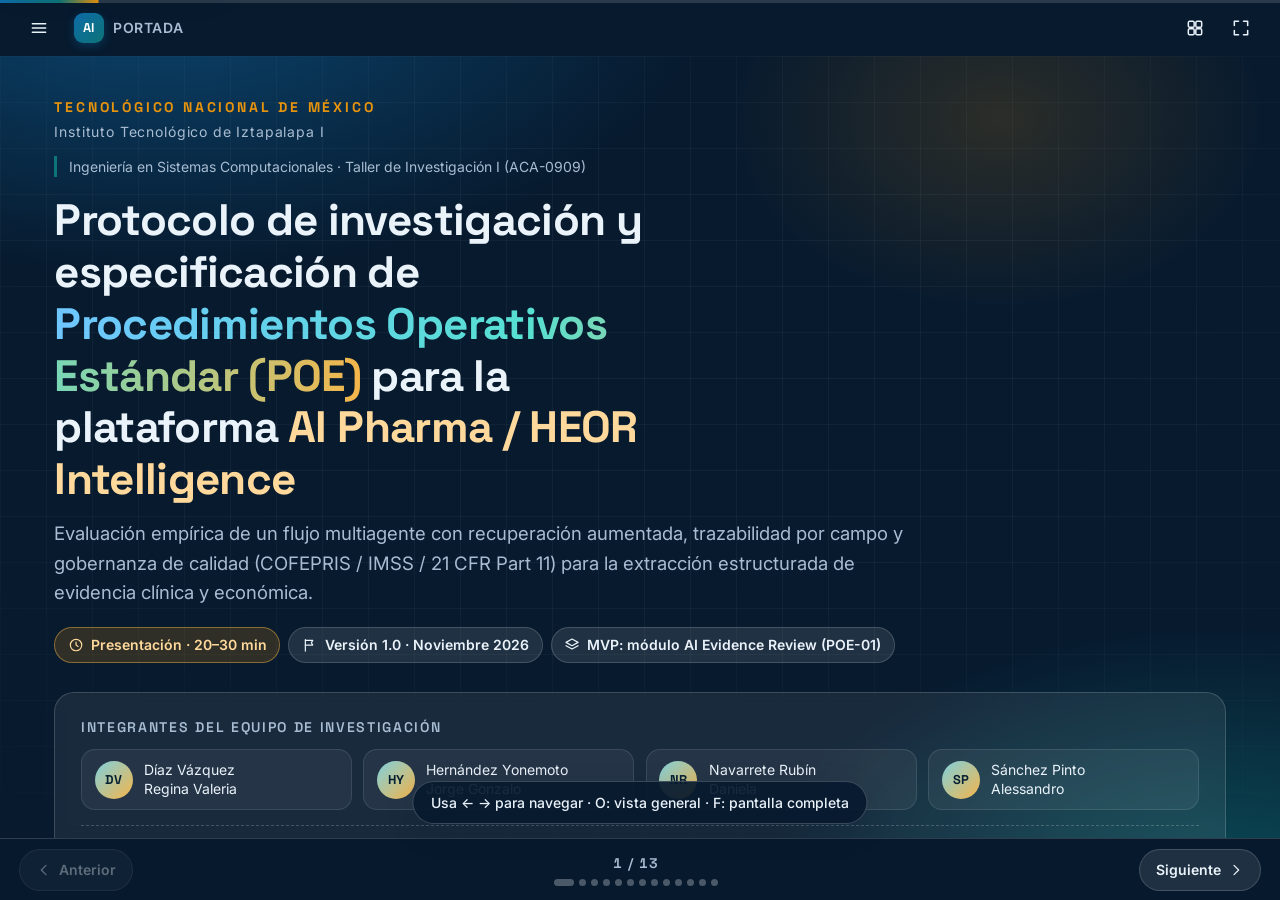
==== commit 4666d20d: "fix" ====
--- a/index.html
+++ b/index.html
@@ -114,7 +114,7 @@
             </ul>
             <p class="cover__advisor">
               <svg class="icon" aria-hidden="true"><use href="#i-users"/></svg>
-              Docente / asesor principal: <strong>Herrera Zúñiga Leonardo David</strong>
+              Docente / asesor principal: <strong>Herrera Zuñiga Leonardo David</strong>
             </p>
           </div>
         </div>
--- a/css/styles.css
+++ b/css/styles.css
@@ -80,6 +80,12 @@
 /* ---------- 2. Reset y base ---------- */
 *, *::before, *::after { box-sizing: border-box; }
 
+/* El atributo [hidden] debe ganar SIEMPRE: sin esta regla, cualquier regla
+   de autor con display (flex/grid) lo anula y deja paneles invisibles
+   (menú y vista general) cubriendo la pantalla, bloqueando clics, scroll,
+   touch y swipe. */
+[hidden] { display: none !important; }
+
 html { -webkit-text-size-adjust: 100%; }
 
 body {
@@ -232,6 +238,8 @@
   position: absolute; inset: 0;
   overflow-y: auto; overflow-x: hidden;
   -webkit-overflow-scrolling: touch;
+  /* El scroll vertical es del navegador; el gesto horizontal es nuestro (swipe) */
+  touch-action: pan-y pinch-zoom;
   padding: clamp(1.1rem, 3.2vw, 2.6rem) clamp(1.1rem, 4.5vw, 3.4rem) clamp(1.4rem, 3vw, 2.4rem);
   background: var(--c-bg);
   opacity: 0; visibility: hidden; pointer-events: none;
